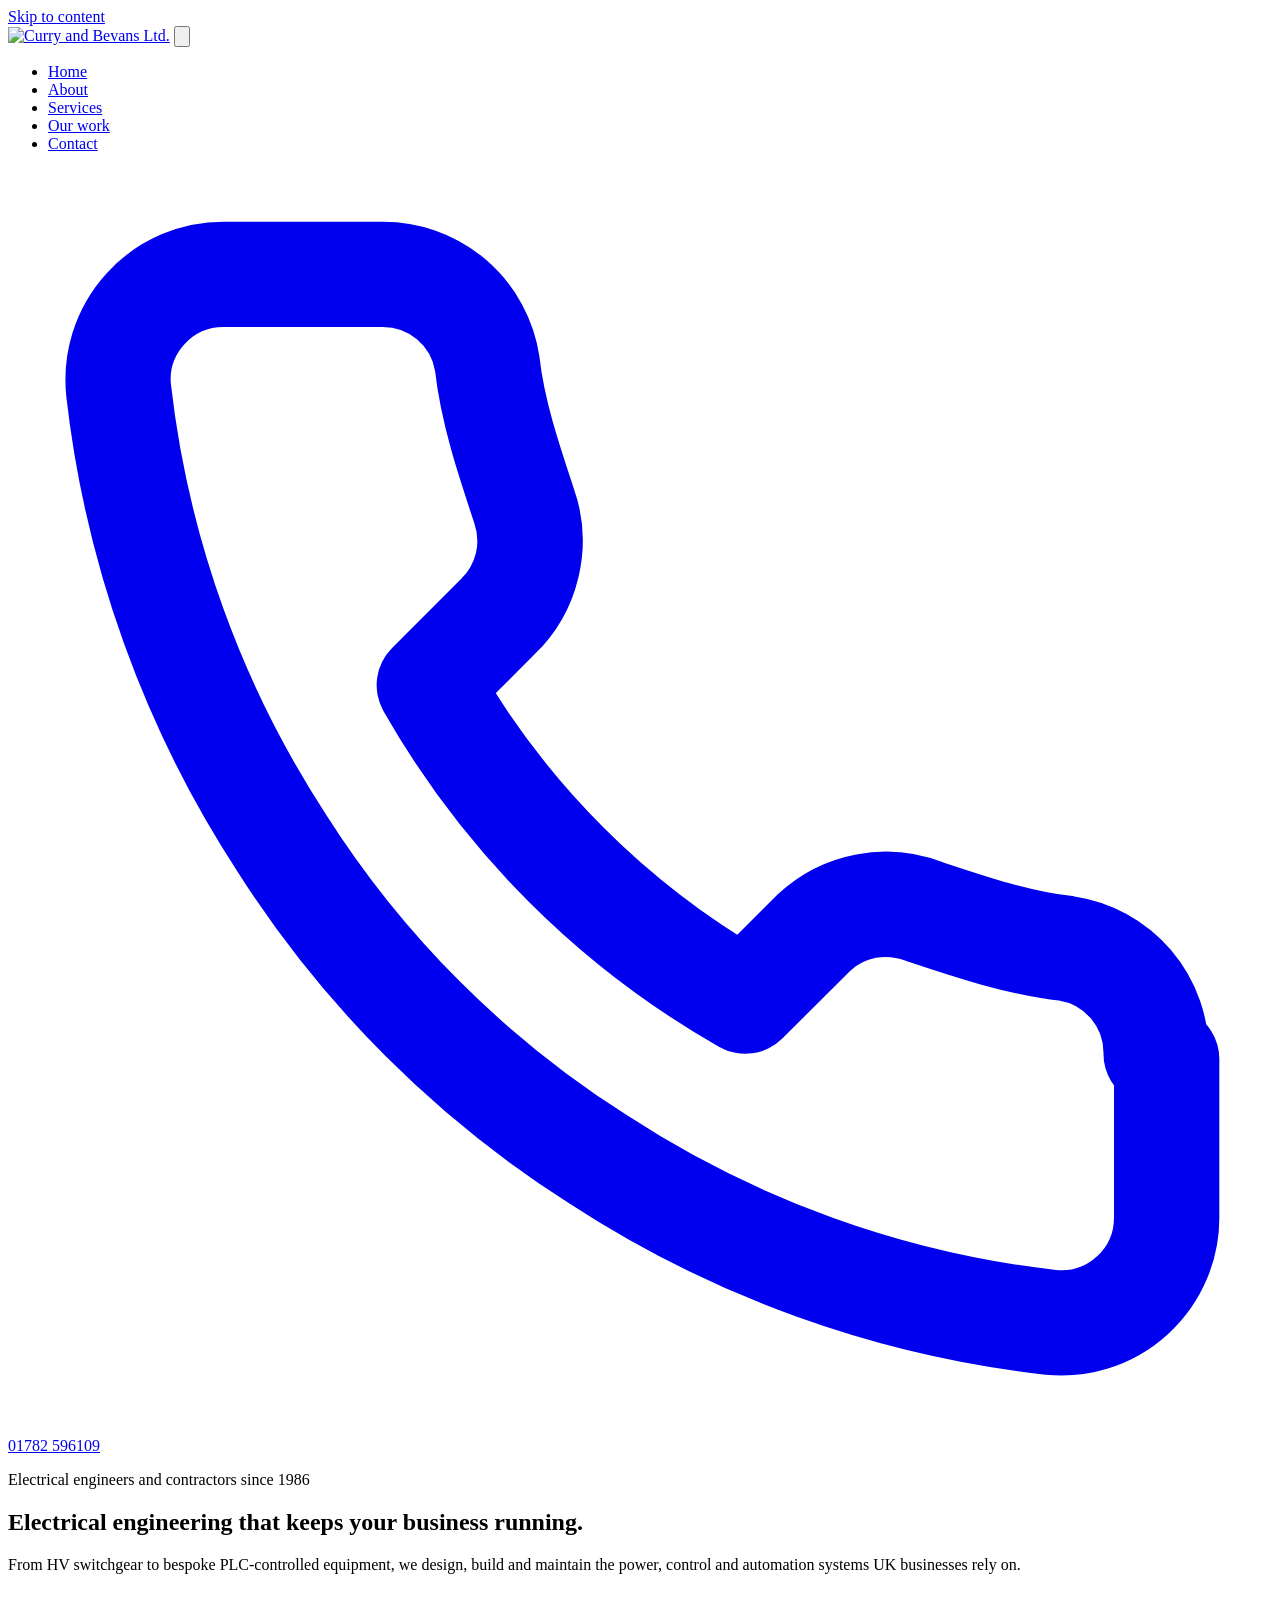
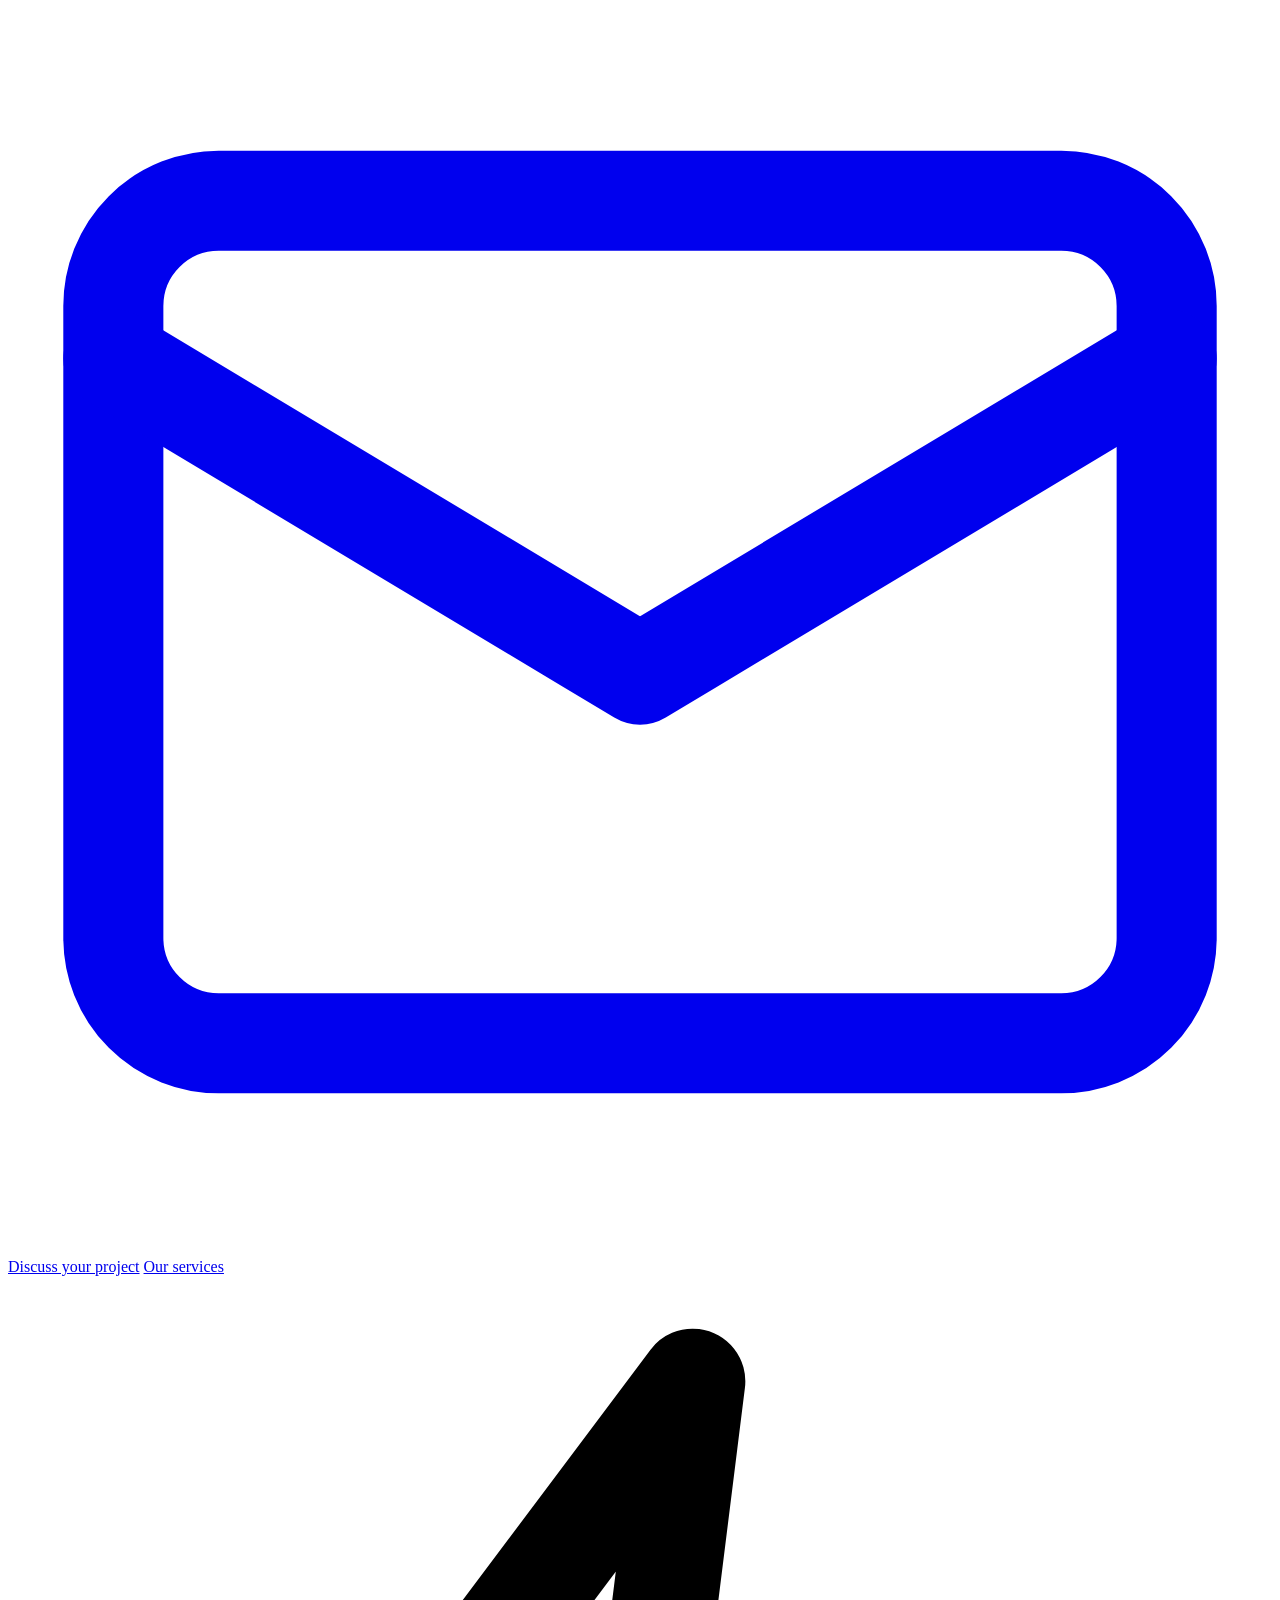
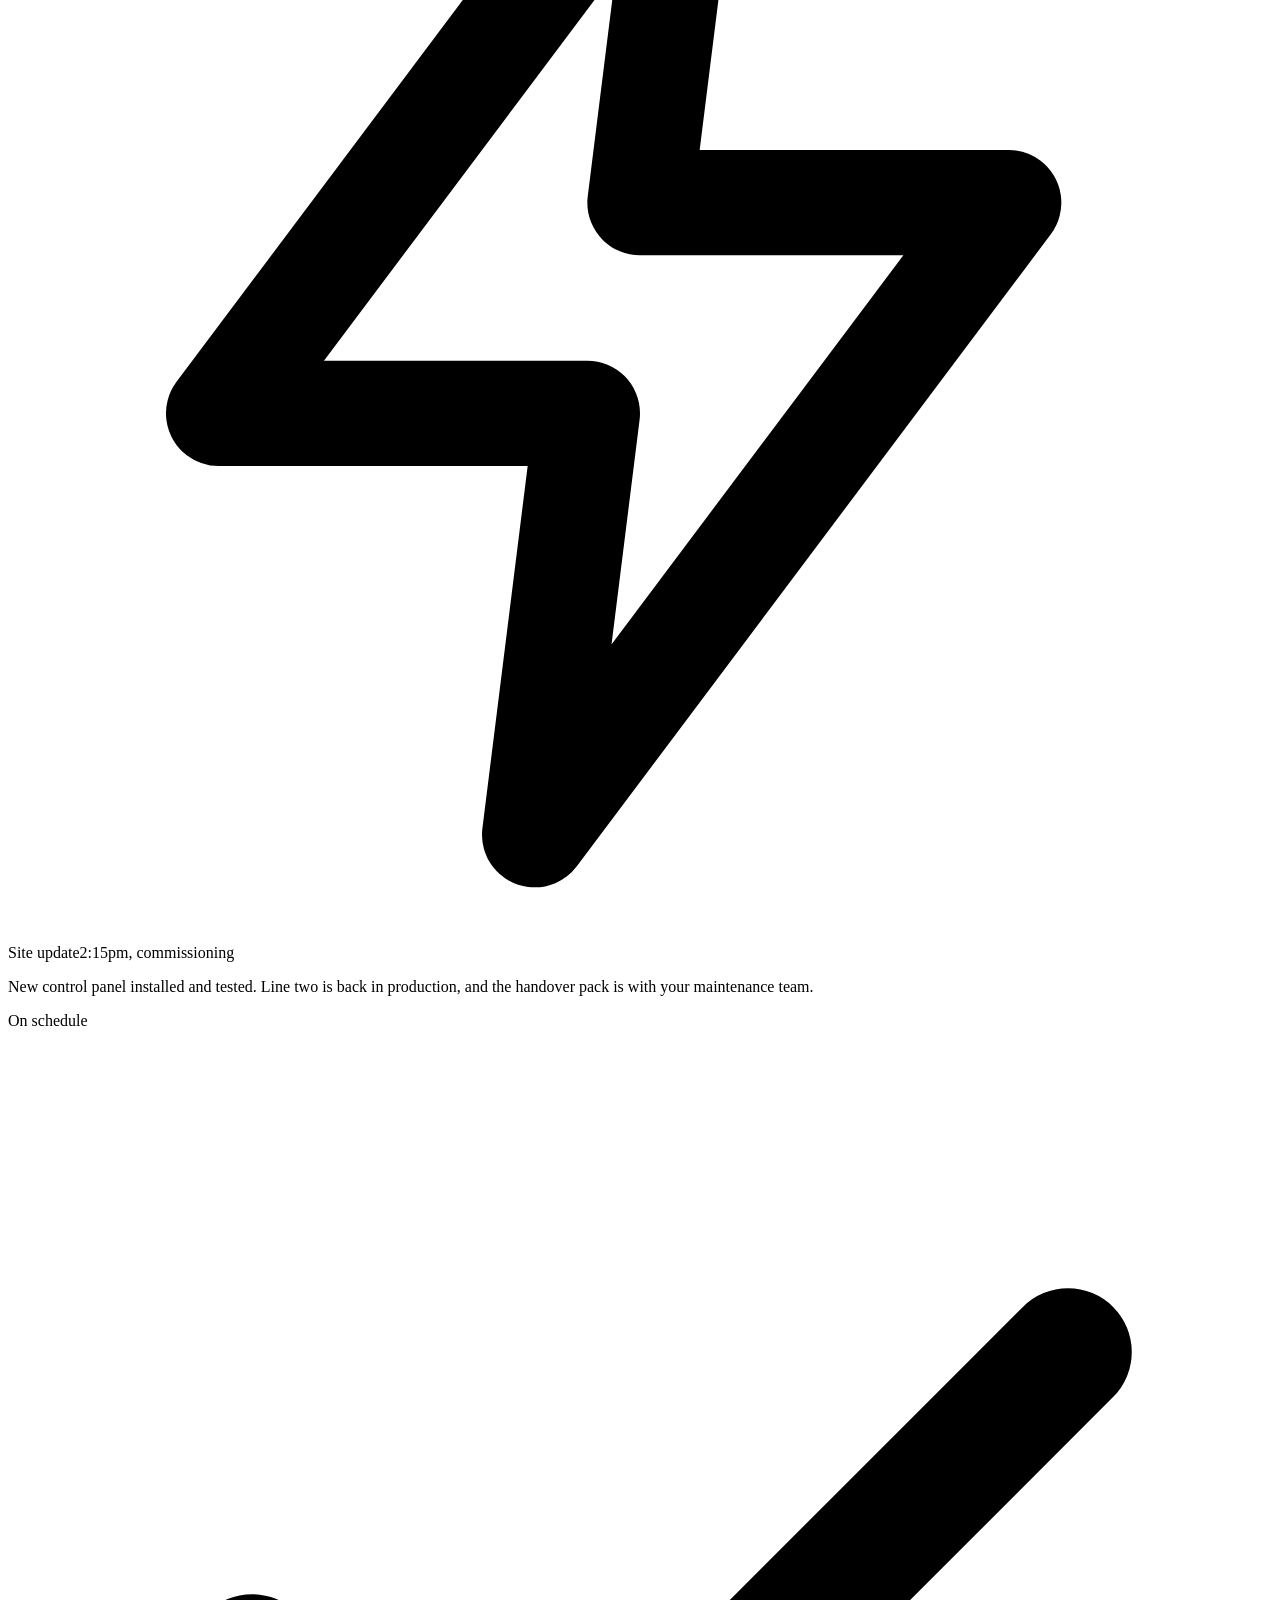
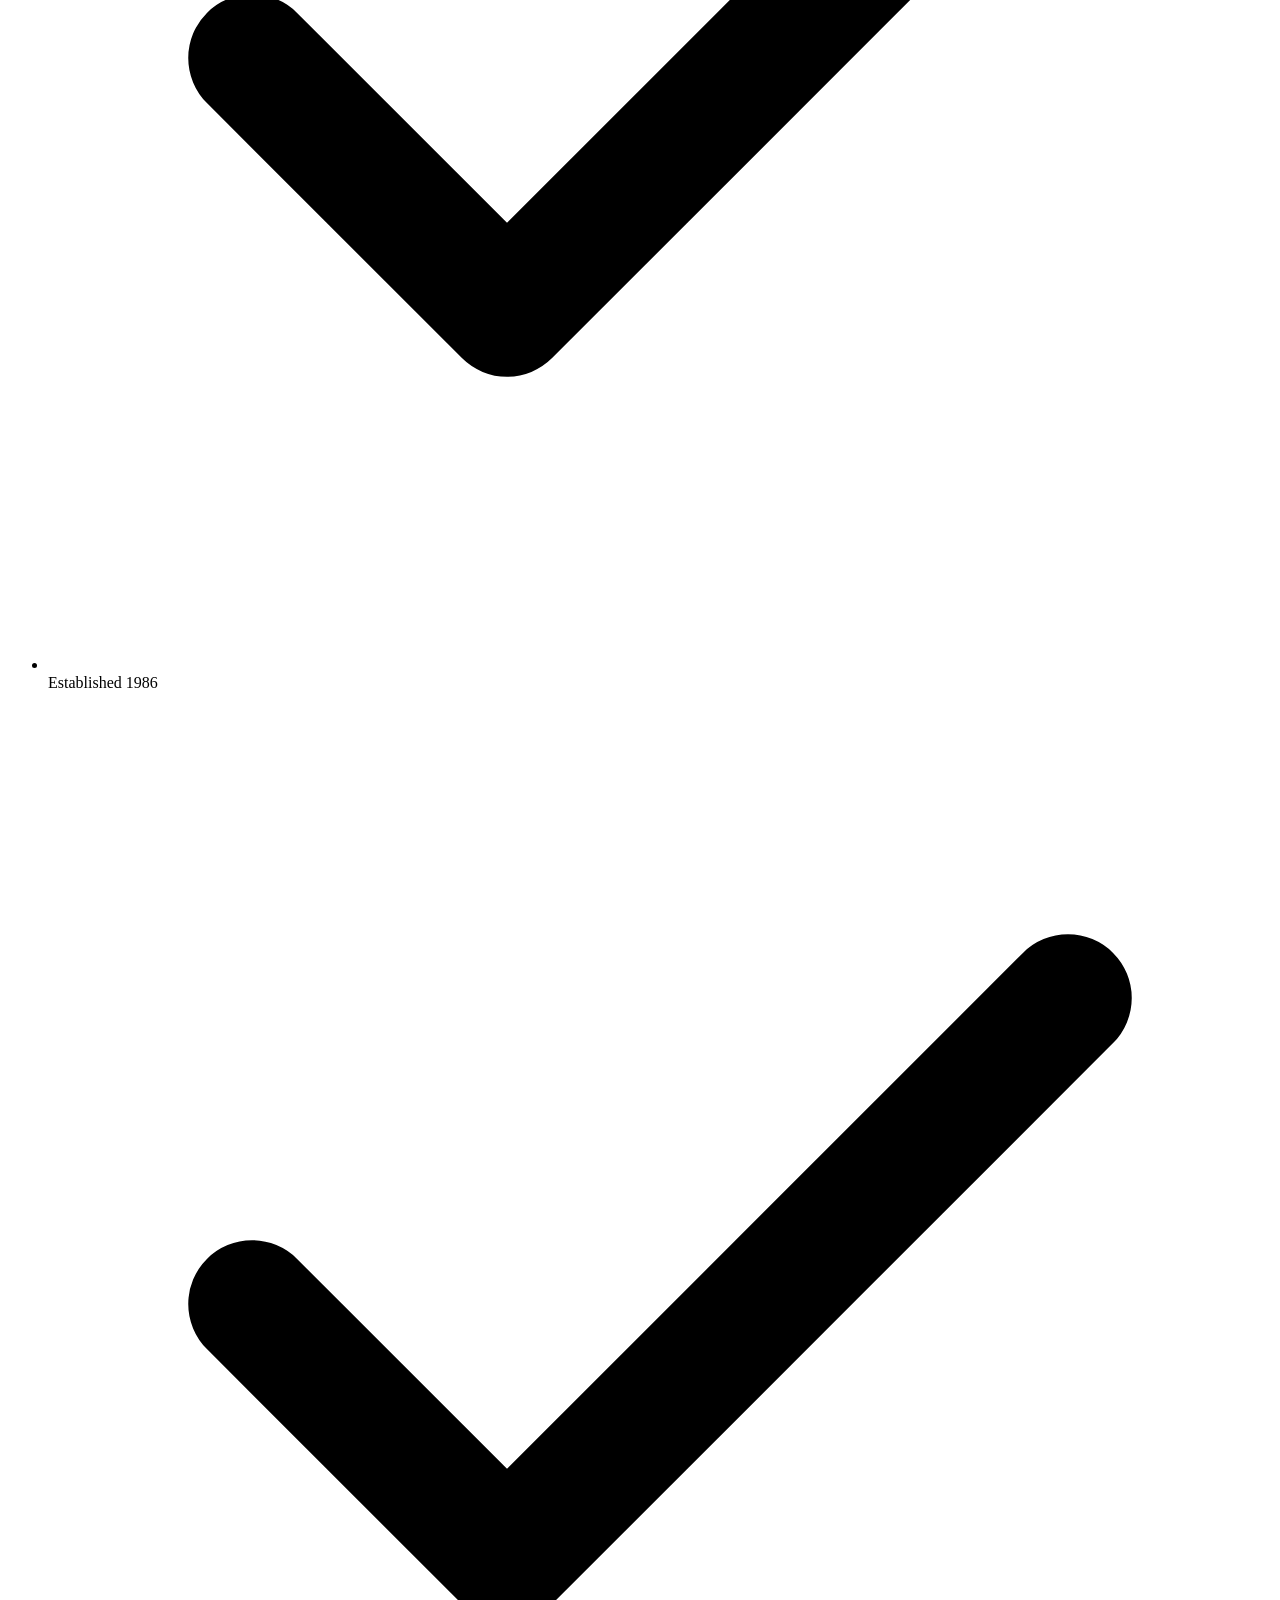
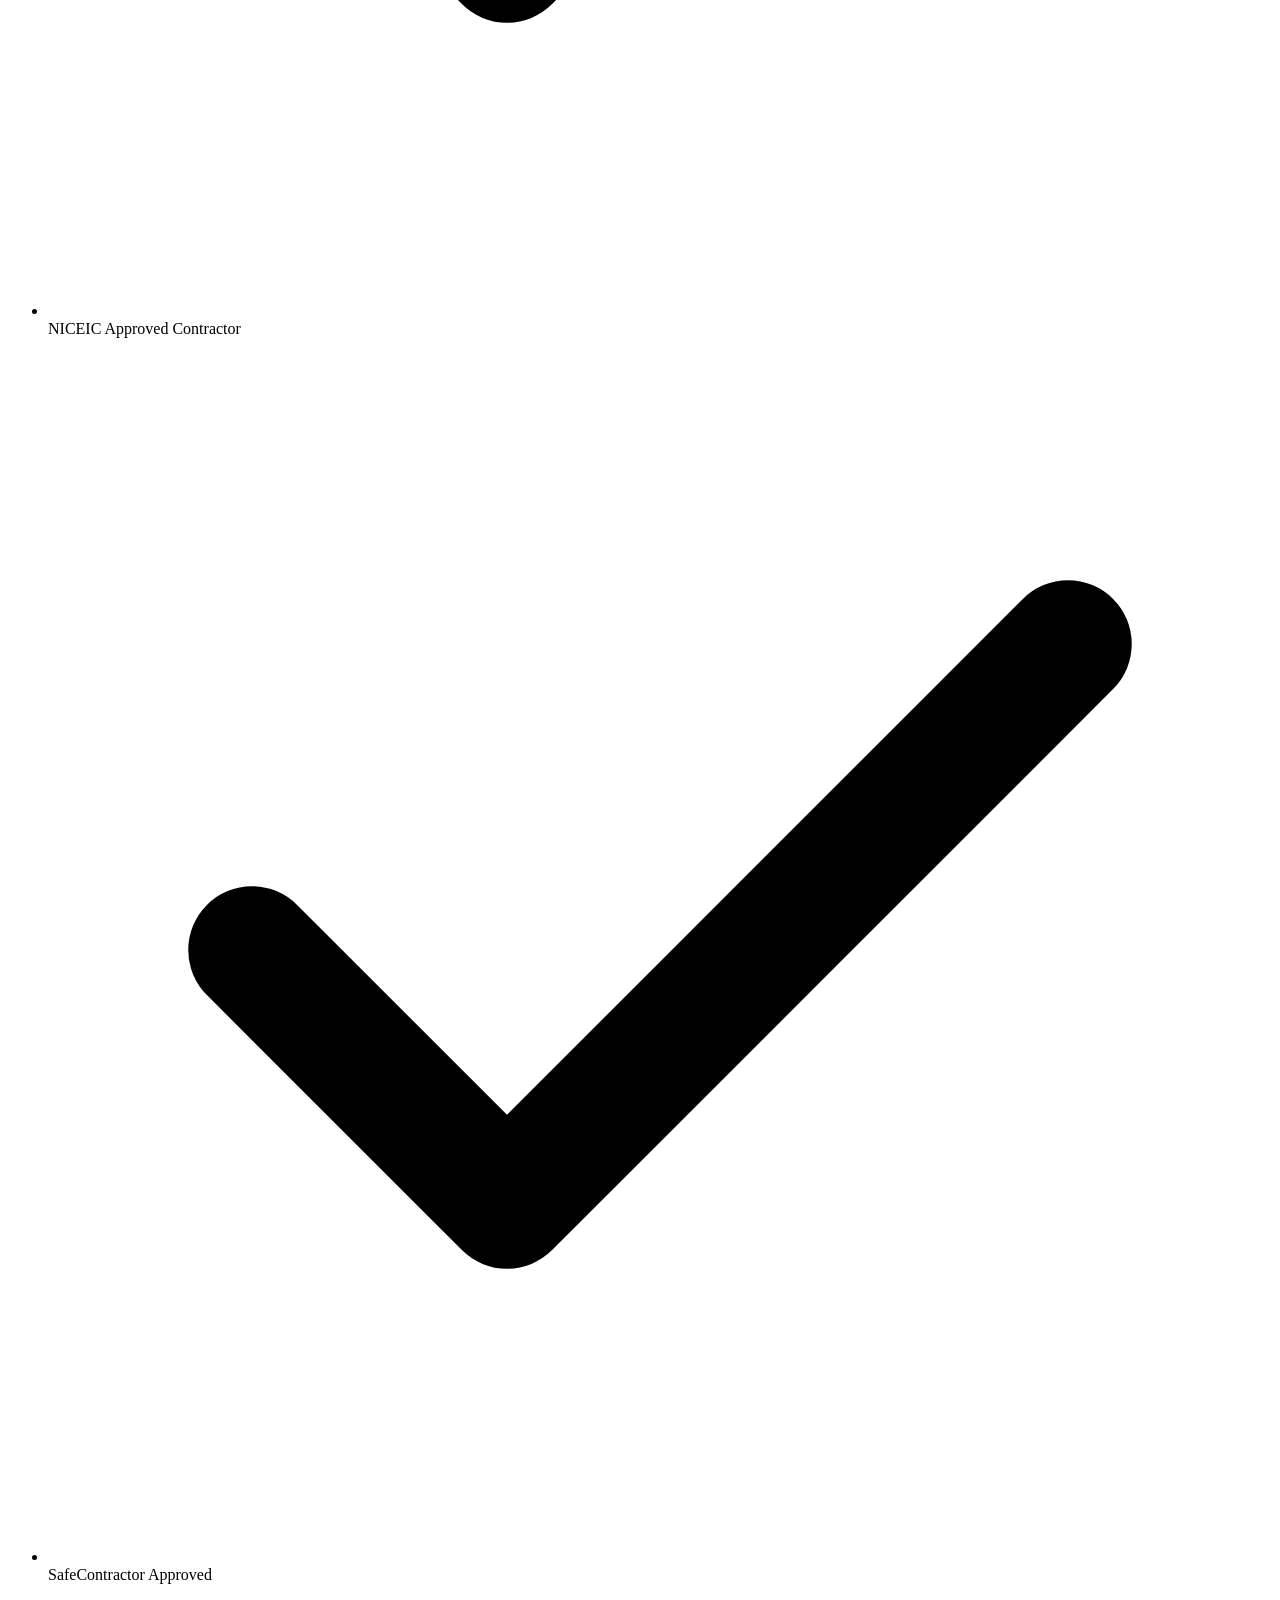
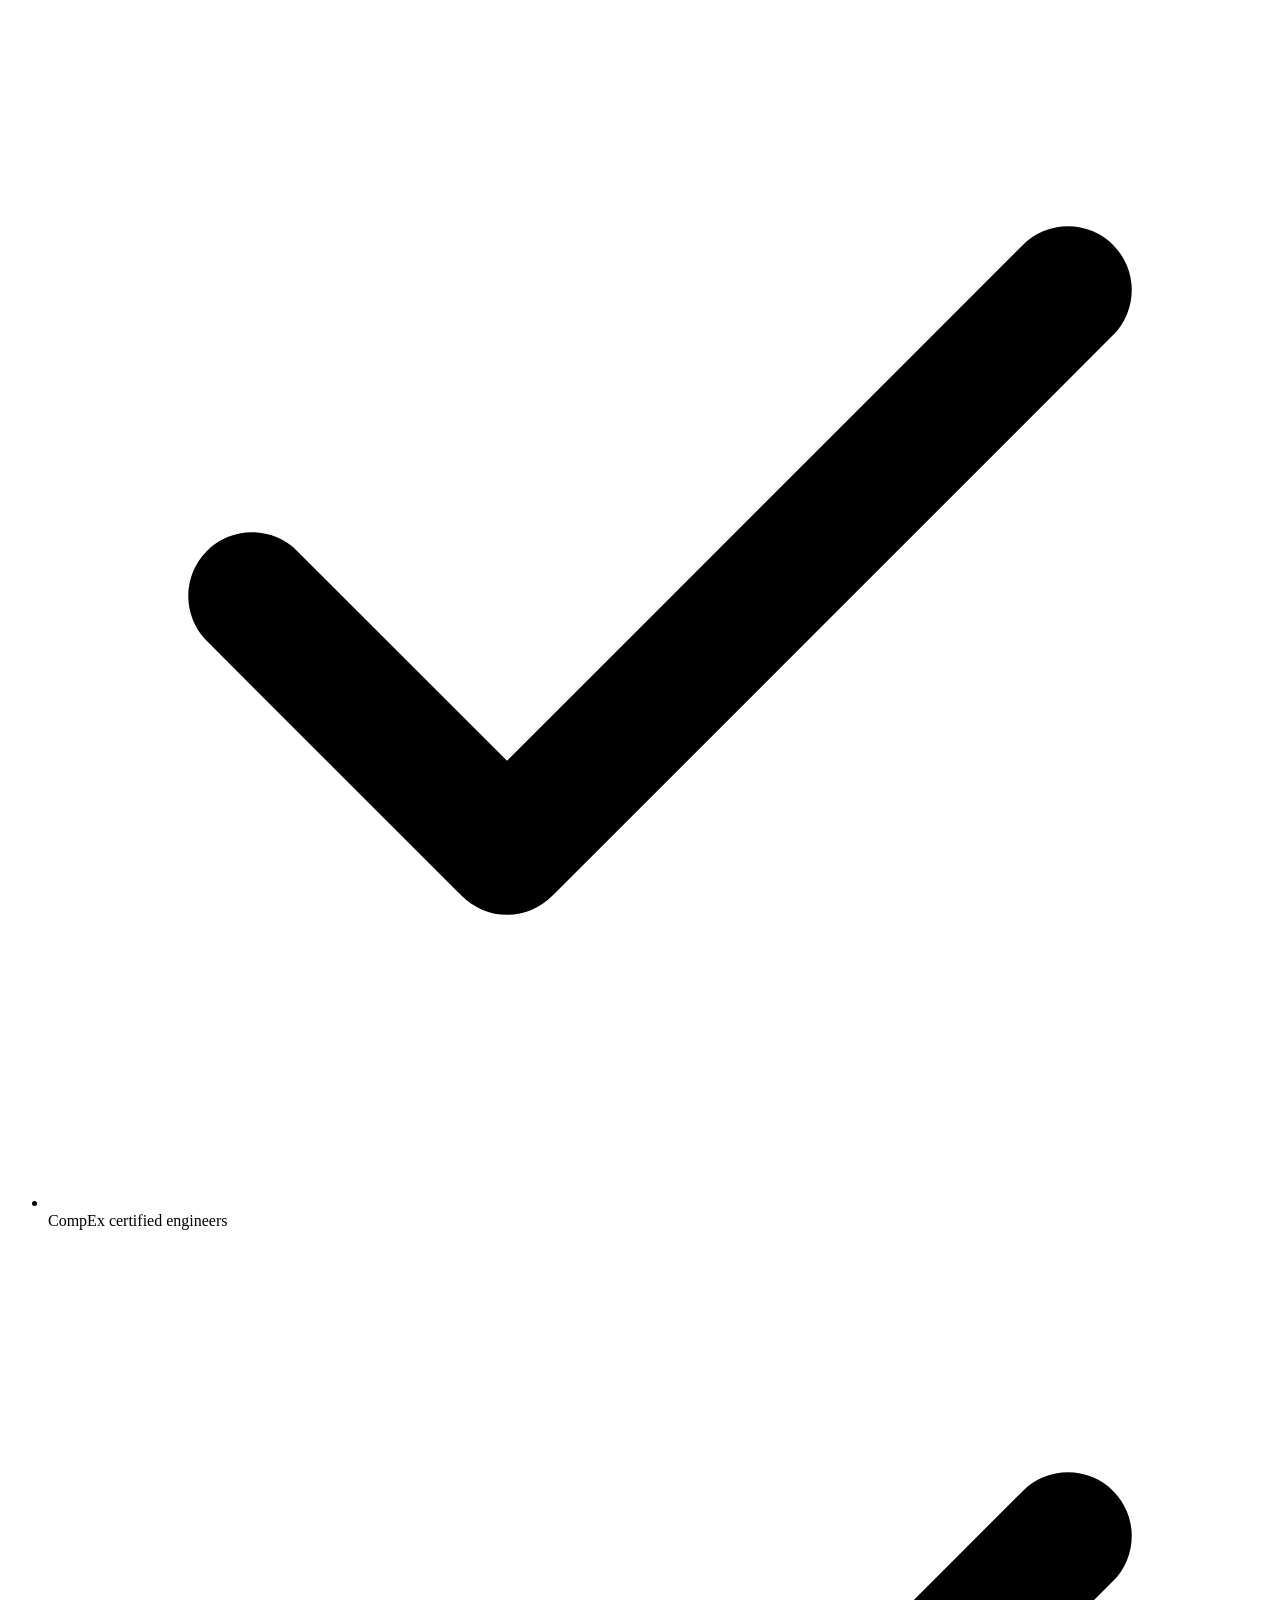
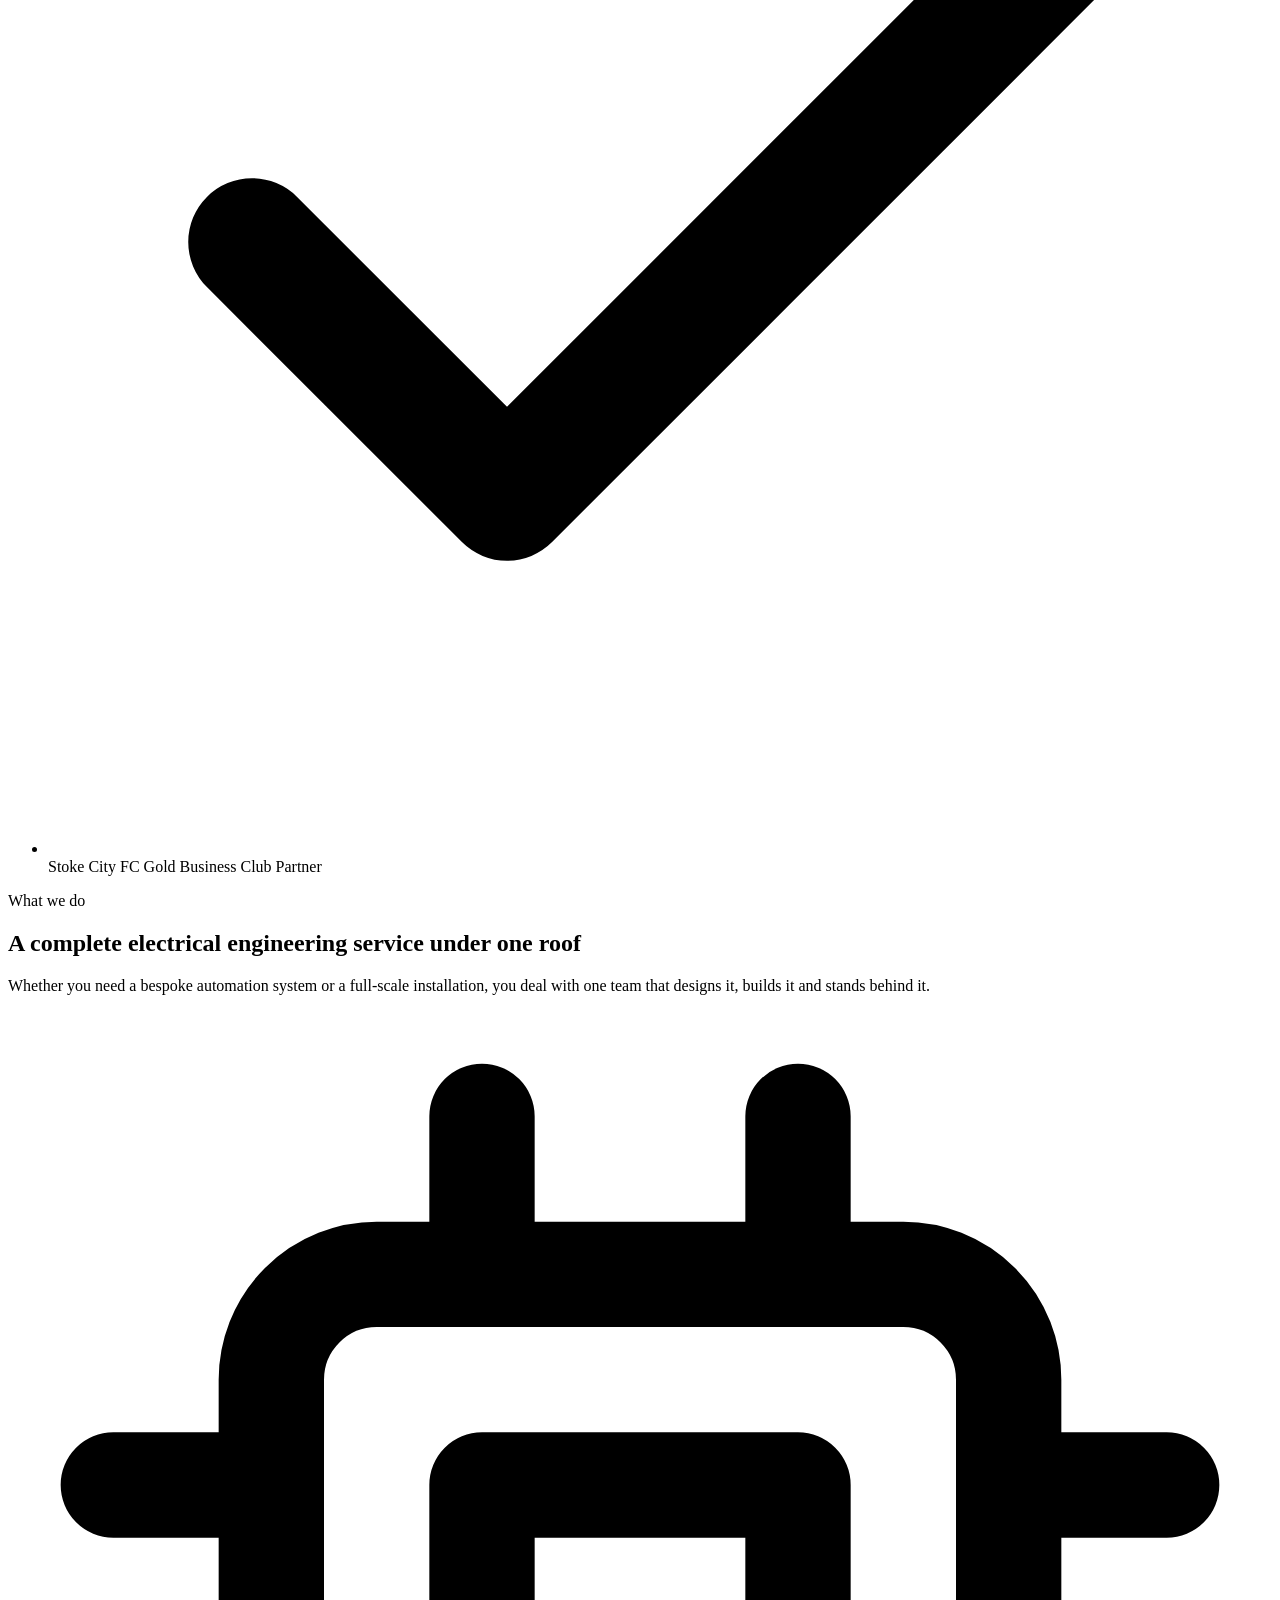
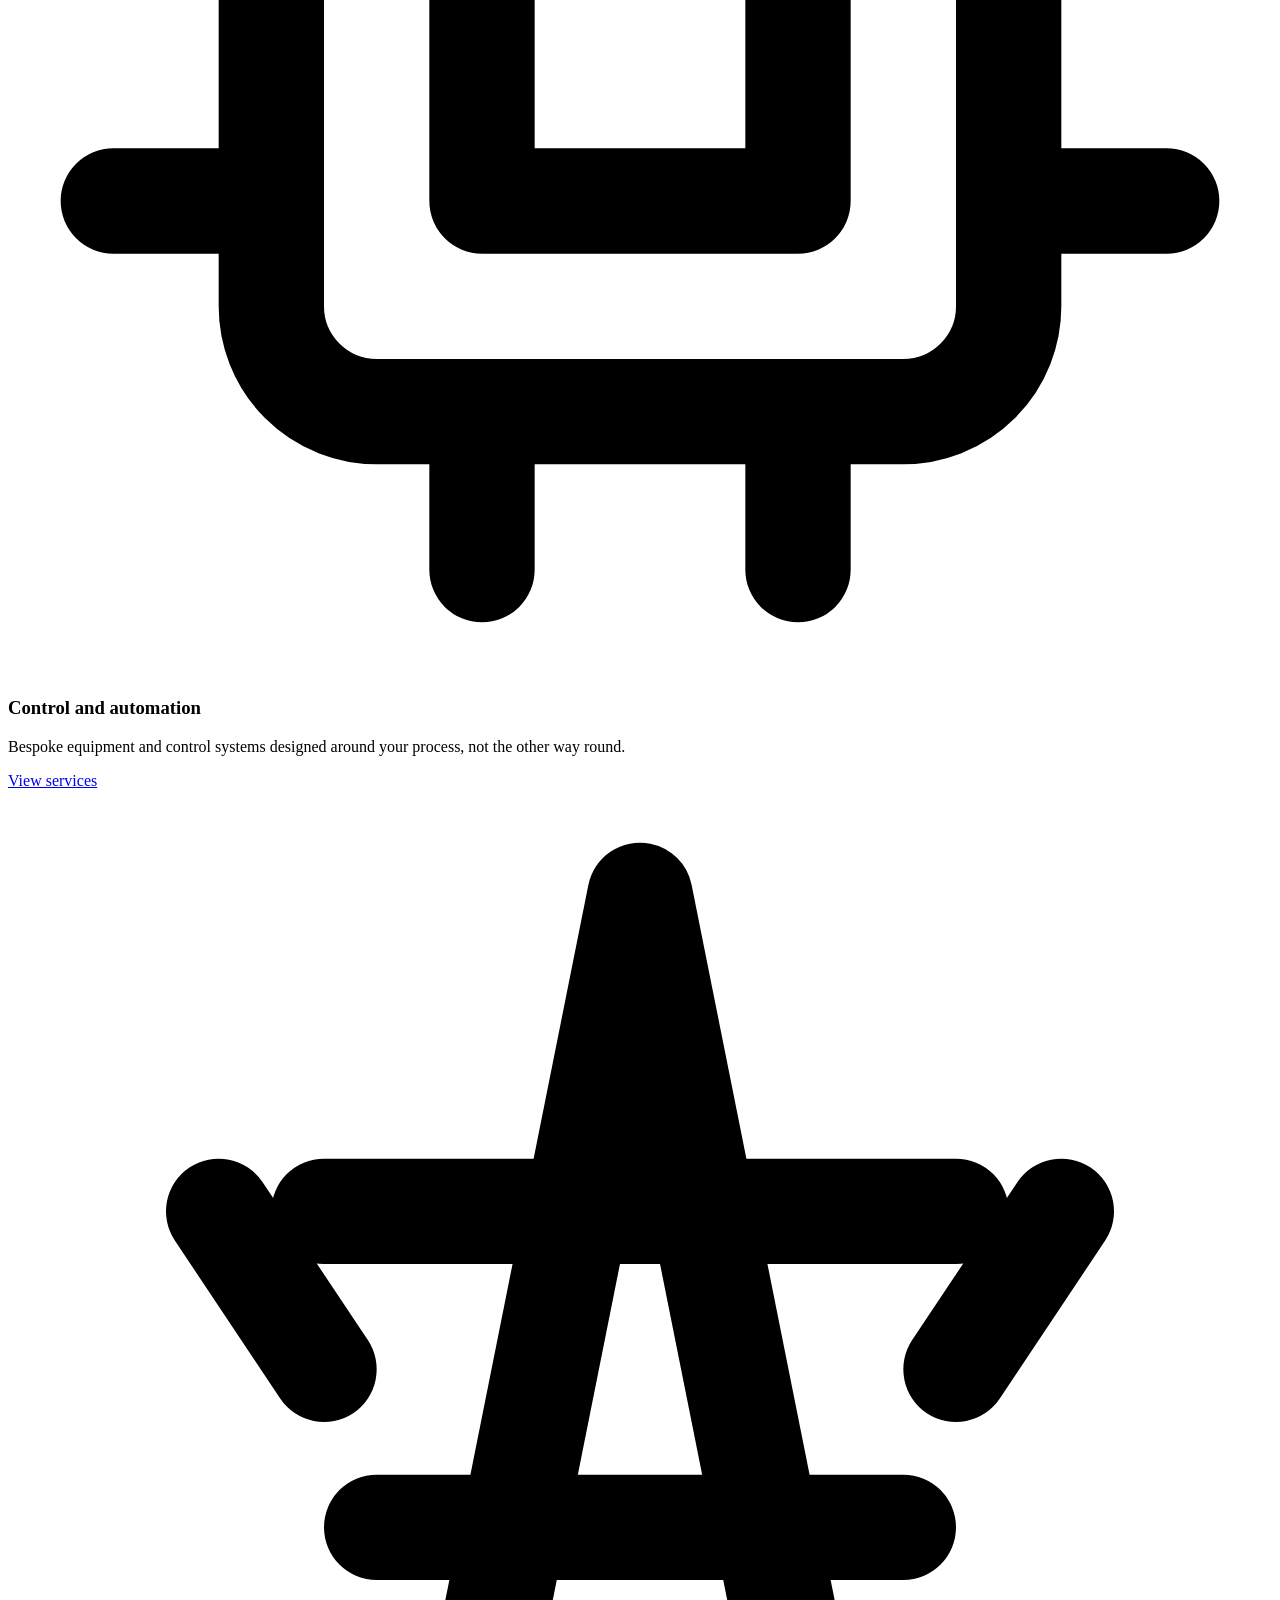
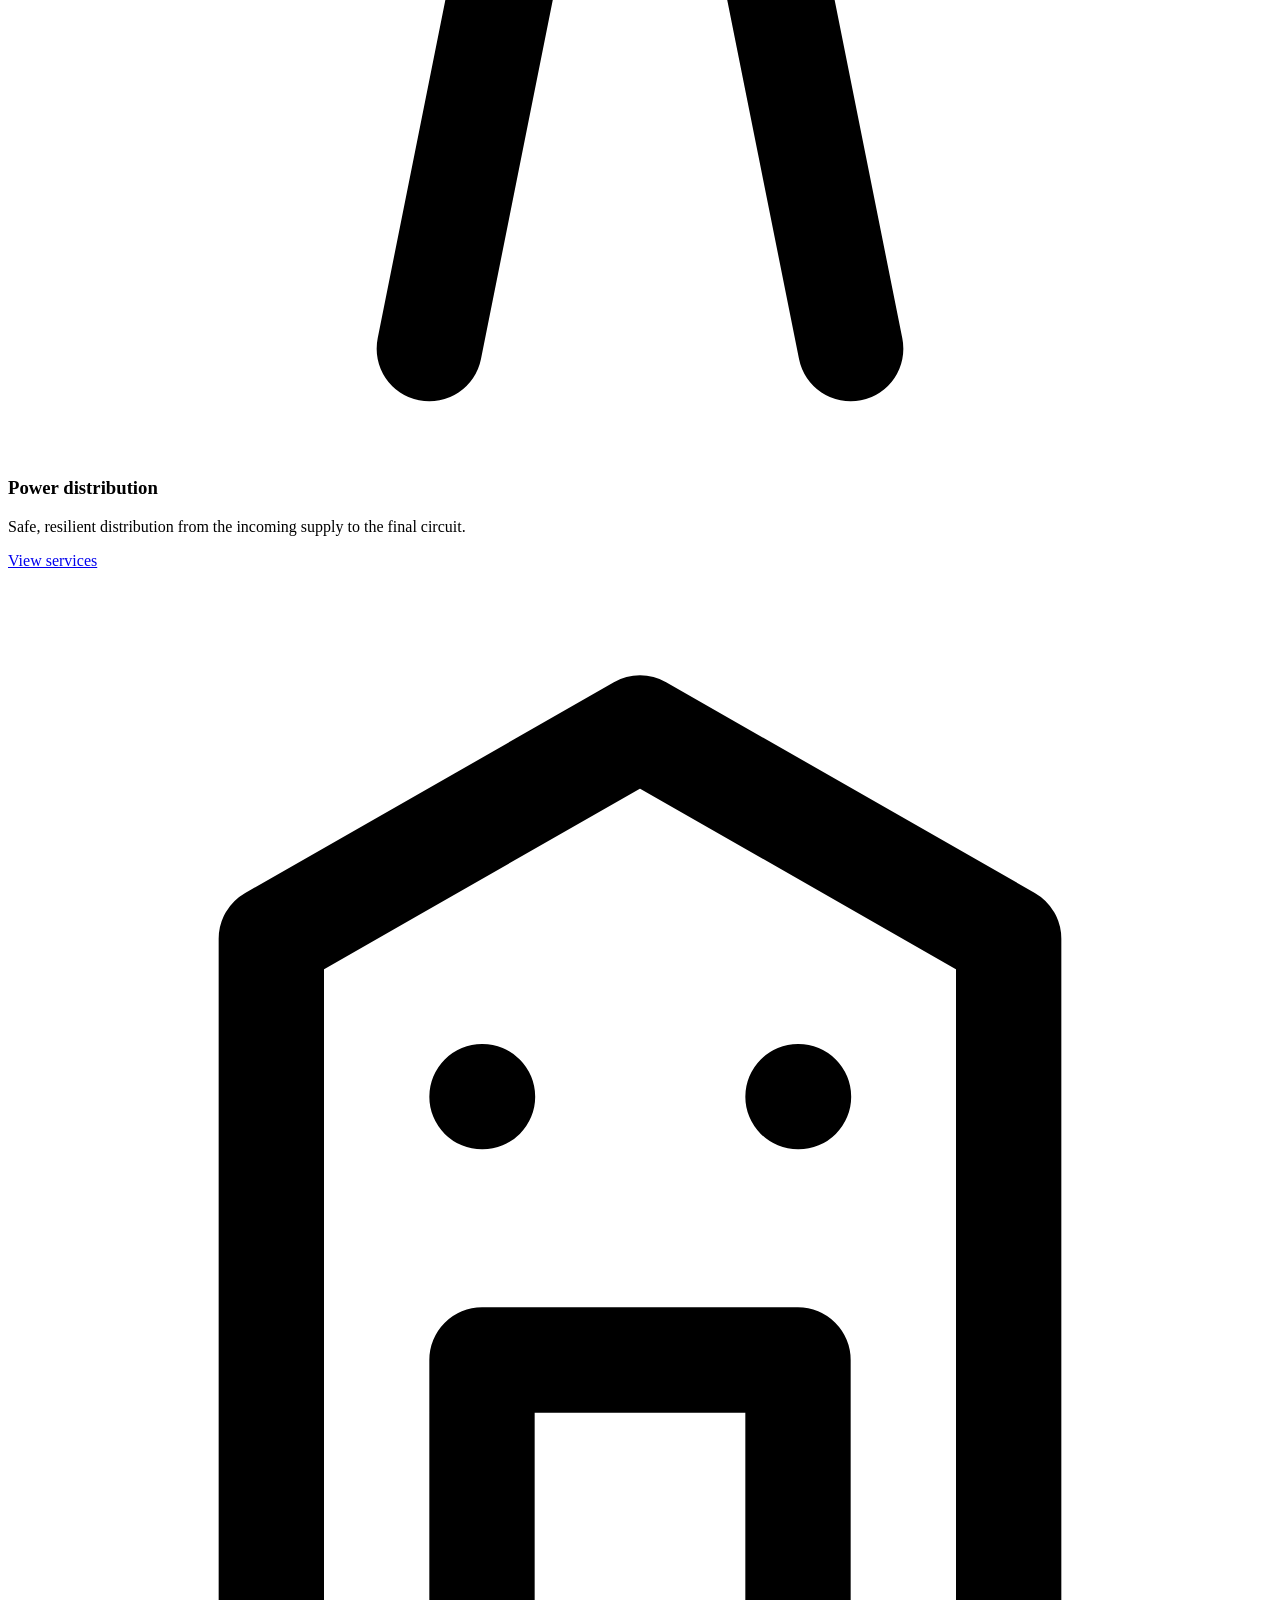
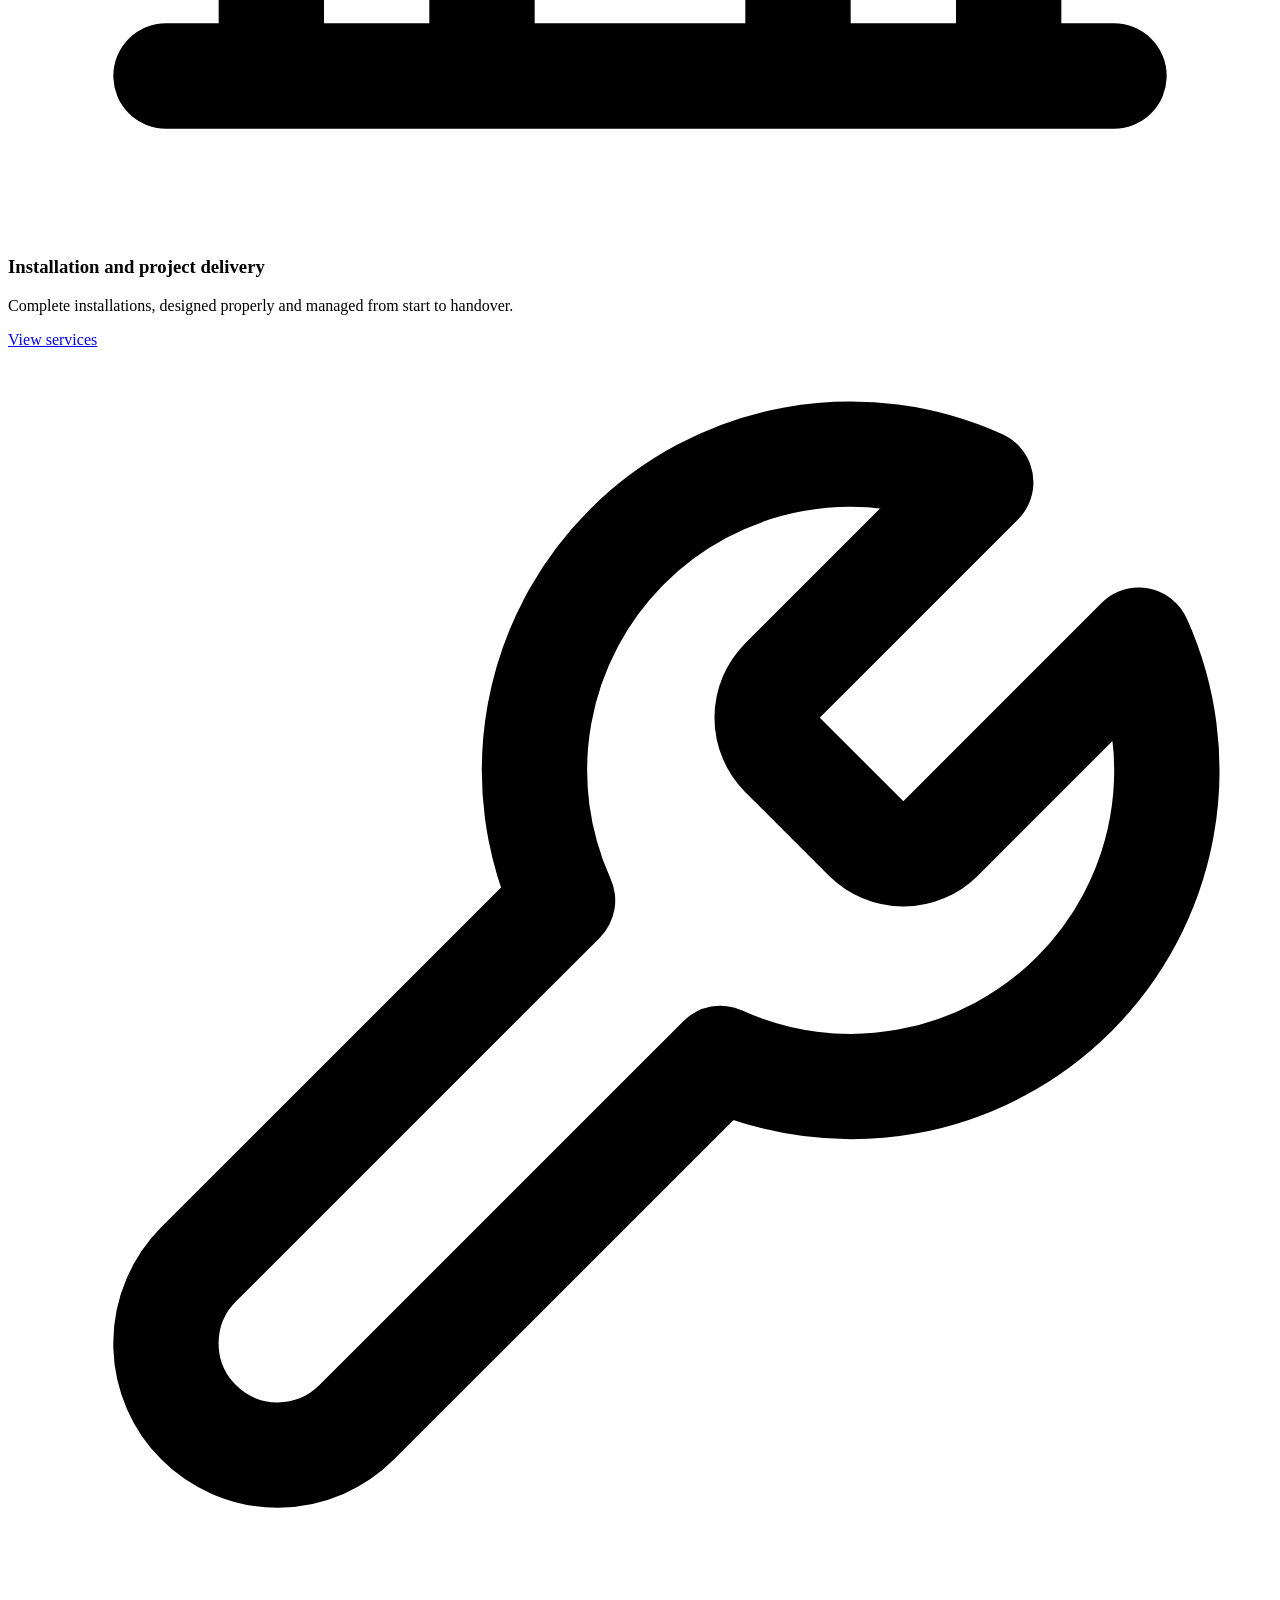
==== index.html @ ab227952 "Add files via upload" ====
<!DOCTYPE html>
<html lang="en-GB">
<head>
<meta charset="utf-8">
<meta name="viewport" content="width=device-width, initial-scale=1">
<title>Curry and Bevans Ltd. | Electrical Engineers and Contractors since 1986</title>
<meta name="description" content="Family-run UK electrical engineers since 1986. HV and LV distribution, control panels, PLC and SCADA, installations, maintenance and service plans.">
<link rel="canonical" href="https://www.curryandbevans.com/">
<meta property="og:title" content="Curry and Bevans Ltd. | Electrical Engineers and Contractors since 1986">
<meta property="og:description" content="Family-run UK electrical engineers since 1986. HV and LV distribution, control panels, PLC and SCADA, installations, maintenance and service plans.">
<meta property="og:type" content="website">
<meta property="og:image" content="https://www.curryandbevans.com/images/logo-badge.png">
<meta name="theme-color" content="#2B2E61">
<link rel="icon" type="image/png" href="images/favicon.png">
<link rel="apple-touch-icon" href="images/apple-touch-icon.png">
<link rel="stylesheet" href="css/style.css">
</head>
<body>
<a class="skip-link" href="#main">Skip to content</a>
<header class="site-header">
  <div class="wrap">
    <a class="brand" href="index.html"><img src="images/logo-wordmark.png" alt="Curry and Bevans Ltd." width="488" height="180"></a>
    <button class="nav-toggle" type="button" aria-expanded="false" aria-controls="site-nav" aria-label="Open menu"><svg viewBox="0 0 24 24" fill="none" stroke="currentColor" stroke-width="2" stroke-linecap="round" aria-hidden="true"><line x1="3" y1="6" x2="21" y2="6"/><line x1="3" y1="12" x2="21" y2="12"/><line x1="3" y1="18" x2="21" y2="18"/></svg></button>
    <nav class="site-nav" id="site-nav" aria-label="Main"><ul><li><a href="index.html" aria-current="page">Home</a></li><li><a href="about.html">About</a></li><li><a href="services.html">Services</a></li><li><a href="our-work.html">Our work</a></li><li><a href="contact.html">Contact</a></li></ul></nav>
    <a class="btn btn--primary header-cta" href="tel:+441782596109"><svg viewBox="0 0 24 24" fill="none" stroke="currentColor" stroke-width="2" stroke-linecap="round" stroke-linejoin="round" aria-hidden="true"><path d="M22 16.9v3a2 2 0 0 1-2.2 2 19.8 19.8 0 0 1-8.6-3.1 19.5 19.5 0 0 1-6-6A19.8 19.8 0 0 1 2.1 4.2 2 2 0 0 1 4.1 2h3a2 2 0 0 1 2 1.7c.1.9.4 1.8.7 2.7a2 2 0 0 1-.5 2.1L8 9.8a16 16 0 0 0 6 6l1.3-1.3a2 2 0 0 1 2.1-.4c.9.3 1.8.6 2.7.7a2 2 0 0 1 1.7 2z"/></svg> 01782 596109</a>
  </div>
</header>
<main id="main">

<section class="hero"><div class="wrap">
  <div>
    <p class="eyebrow">Electrical engineers and contractors since 1986</p>
    <h1>Electrical engineering that keeps your business running.</h1>
    <p class="lede">From HV switchgear to bespoke PLC-controlled equipment, we design, build and maintain the power, control and automation systems UK businesses rely on.</p>
    <div class="btn-row">
      <a class="btn btn--primary" href="mailto:info@curryandbevans.com?subject=Project%20enquiry&body=Hello%20Curry%20and%20Bevans%20Ltd.%2C%0A%0ASite%20location%3A%0AWhat%20we%20need%20%28installation%2C%20upgrade%2C%20maintenance%2C%20breakdown%2C%20other%29%3A%0ATimescales%3A%0ABest%20contact%20number%3A%0A%0AThanks%2C%0A"><svg viewBox="0 0 24 24" fill="none" stroke="currentColor" stroke-width="1.9" stroke-linecap="round" stroke-linejoin="round" aria-hidden="true"><rect x="2" y="4" width="20" height="16" rx="2"/><path d="m22 7-10 6L2 7"/></svg> Discuss your project</a>
      <a class="btn btn--ghost" href="services.html">Our services</a>
    </div>
  </div>
  <div class="hero-visual">
    <div class="hero-photo"><img src="images/hero.jpg" alt="Curry and Bevans Ltd. branded van" onerror="this.remove()"></div>
    <div class="update-card">
      <div class="update-card__head">
        <span class="update-card__avatar"><svg viewBox="0 0 24 24" fill="none" stroke="currentColor" stroke-width="2" stroke-linecap="round" stroke-linejoin="round" aria-hidden="true"><path d="M13 2 4 14h7l-1 8 9-12h-7z"/></svg></span>
        <span><span class="update-card__meta">Site update</span><span class="update-card__time">2:15pm, commissioning</span></span>
      </div>
      <p>New control panel installed and tested. Line two is back in production, and the handover pack is with your maintenance team.</p>
      <span class="update-card__status">On schedule</span>
    </div>
  </div>
</div></section>

<div class="trust"><div class="wrap"><ul><li><svg viewBox="0 0 24 24" fill="none" stroke="currentColor" stroke-width="2.5" stroke-linecap="round" stroke-linejoin="round" aria-hidden="true"><polyline points="20 6 9 17 4 12"/></svg> Established 1986</li><li><svg viewBox="0 0 24 24" fill="none" stroke="currentColor" stroke-width="2.5" stroke-linecap="round" stroke-linejoin="round" aria-hidden="true"><polyline points="20 6 9 17 4 12"/></svg> NICEIC Approved Contractor</li><li><svg viewBox="0 0 24 24" fill="none" stroke="currentColor" stroke-width="2.5" stroke-linecap="round" stroke-linejoin="round" aria-hidden="true"><polyline points="20 6 9 17 4 12"/></svg> SafeContractor Approved</li><li><svg viewBox="0 0 24 24" fill="none" stroke="currentColor" stroke-width="2.5" stroke-linecap="round" stroke-linejoin="round" aria-hidden="true"><polyline points="20 6 9 17 4 12"/></svg> CompEx certified engineers</li><li><svg viewBox="0 0 24 24" fill="none" stroke="currentColor" stroke-width="2.5" stroke-linecap="round" stroke-linejoin="round" aria-hidden="true"><polyline points="20 6 9 17 4 12"/></svg> Stoke City FC Gold Business Club Partner</li></ul></div></div>

<section class="section"><div class="wrap">
  <div class="section-head is-centred reveal">
    <p class="eyebrow">What we do</p>
    <h2>A complete electrical engineering service under one roof</h2>
    <p class="lede">Whether you need a bespoke automation system or a full-scale installation, you deal with one team that designs it, builds it and stands behind it.</p>
  </div>
  <div class="grid grid--3"><div class="card reveal">
  <div class="card__icon"><svg viewBox="0 0 24 24" fill="none" stroke="currentColor" stroke-width="2" stroke-linecap="round" stroke-linejoin="round" aria-hidden="true"><rect x="5" y="5" width="14" height="14" rx="2"/><rect x="9" y="9" width="6" height="6"/><path d="M9 2v3M15 2v3M9 19v3M15 19v3M2 9h3M2 15h3M19 9h3M19 15h3"/></svg></div>
  <h3>Control and automation</h3>
  <p>Bespoke equipment and control systems designed around your process, not the other way round.</p>
  <a class="more" href="services.html#control">View services</a>
</div><div class="card reveal">
  <div class="card__icon"><svg viewBox="0 0 24 24" fill="none" stroke="currentColor" stroke-width="2" stroke-linecap="round" stroke-linejoin="round" aria-hidden="true"><path d="M8 22 12 2l4 20M6 8h12M7 14h10M4 8l2 3M20 8l-2 3"/></svg></div>
  <h3>Power distribution</h3>
  <p>Safe, resilient distribution from the incoming supply to the final circuit.</p>
  <a class="more" href="services.html#power">View services</a>
</div><div class="card reveal">
  <div class="card__icon"><svg viewBox="0 0 24 24" fill="none" stroke="currentColor" stroke-width="2" stroke-linecap="round" stroke-linejoin="round" aria-hidden="true"><path d="M3 21h18M5 21V7l7-4 7 4v14M9 21v-6h6v6M9 10h.01M15 10h.01"/></svg></div>
  <h3>Installation and project delivery</h3>
  <p>Complete installations, designed properly and managed from start to handover.</p>
  <a class="more" href="services.html#install">View services</a>
</div><div class="card reveal">
  <div class="card__icon"><svg viewBox="0 0 24 24" fill="none" stroke="currentColor" stroke-width="2" stroke-linecap="round" stroke-linejoin="round" aria-hidden="true"><path d="M14.7 6.3a1 1 0 0 0 0 1.4l1.6 1.6a1 1 0 0 0 1.4 0l3.77-3.77a6 6 0 0 1-7.94 7.94l-6.91 6.91a2.12 2.12 0 0 1-3-3l6.91-6.91a6 6 0 0 1 7.94-7.94l-3.76 3.76z"/></svg></div>
  <h3>Maintenance and support</h3>
  <p>Keep your systems safe, compliant and running, with support you can plan for.</p>
  <a class="more" href="services.html#maintenance">View services</a>
</div><div class="card reveal">
  <div class="card__icon"><svg viewBox="0 0 24 24" fill="none" stroke="currentColor" stroke-width="2" stroke-linecap="round" stroke-linejoin="round" aria-hidden="true"><rect x="9" y="2" width="6" height="5" rx="1"/><rect x="2" y="17" width="6" height="5" rx="1"/><rect x="16" y="17" width="6" height="5" rx="1"/><path d="M12 7v5M5 17v-2h14v2M12 12v3"/></svg></div>
  <h3>Data and energy</h3>
  <p>The infrastructure and expertise behind a connected, efficient site.</p>
  <a class="more" href="services.html#data">View services</a>
</div><div class="card reveal">
  <div class="card__icon"><svg viewBox="0 0 24 24" fill="none" stroke="currentColor" stroke-width="2" stroke-linecap="round" stroke-linejoin="round" aria-hidden="true"><path d="M21 12a8 8 0 0 1-11.6 7.1L3 21l1.9-6.4A8 8 0 1 1 21 12z"/></svg></div>
  <h3>Something else?</h3>
  <p>These are our core services, and we offer many more. Tell us what you need and we'll tell you how we can help.</p>
  <a class="more" href="contact.html">Get in touch</a>
</div></div>
</div></section>

<section class="section section--tint"><div class="wrap"><div class="split">
  <div class="reveal">
    <p class="eyebrow">How we work</p>
    <h2>One team, from first survey to long-term support</h2>
    <ol class="timeline" style="margin-top:2rem"><li data-step="1"><h3>Survey and consultation</h3><p>We visit your site, understand your process and agree what success looks like.</p></li><li data-step="2"><h3>Design</h3><p>Our engineers design a solution that meets regulations and suits the way you work.</p></li><li data-step="3"><h3>Build and install</h3><p>Panels, equipment and installations delivered by our own experienced team.</p></li><li data-step="4"><h3>Test and commission</h3><p>Everything is tested, certified and proven before we hand it over.</p></li><li data-step="5"><h3>Support and optimise</h3><p>Training, maintenance and ongoing improvements keep it performing.</p></li></ol>
  </div>
  <div class="reveal"><div class="split__photo"><img src="images/how-we-work.jpg" alt="Curry and Bevans Ltd. company van" loading="lazy" onerror="this.remove()"></div></div>
</div></div></section>

<section class="section"><div class="wrap"><div class="split split--reverse">
  <div class="reveal">
    <p class="eyebrow">Since 1986</p>
    <h2>A family business that does things properly</h2>
    <p class="lede">We've grown from a family-run electrical firm into a trusted engineering partner, without losing the values we started with.</p>
    <p>Quality workmanship, honest advice and genuine care for every client. It's why so many of our clients have worked with us for years.</p>
    <div class="stats">
      <div class="stat"><strong>1986</strong><span>Established</span></div>
      <div class="stat"><strong>HV &amp; LV</strong><span>Power specialists</span></div>
      <div class="stat"><strong>PLC</strong><span>Control and automation</span></div>
      <div class="stat"><strong>UK</strong><span>Clients nationwide</span></div>
    </div>
    <div class="btn-row" style="margin-top:1.8rem"><a class="btn btn--ghost" href="about.html">Read our story</a></div>
  </div>
  <div class="reveal"><div class="split__photo split__photo--wide"><img src="images/about-story.jpg" alt="The Curry and Bevans Ltd. team at a darts event" loading="lazy" onerror="this.remove()"></div></div>
</div></div></section>

<section class="section section--tint"><div class="wrap">
  <div class="section-head reveal">
    <p class="eyebrow">Our work</p>
    <h2>Recent projects</h2>
    <p class="lede">A selection of the installations, control systems and maintenance programmes we've delivered.</p>
  </div>
  <div class="gallery"><article class="project reveal" data-sector="manufacturing">
  <div class="shot"><img src="images/work-1.jpg" alt="" loading="lazy" onerror="this.remove()"></div>
  <div class="project__body">
    <span class="tag">Manufacturing</span>
    <h3>Packaging line control upgrade</h3>
    <p>Obsolete relay logic replaced with a PLC-controlled system and a new operator screen, making changeovers quicker and faults easier to trace.</p>
    <p class="scope"><strong>Scope:</strong> Design, panel build, PLC programming, commissioning</p>
  </div>
</article><article class="project reveal" data-sector="commercial">
  <div class="shot"><img src="images/work-2.jpg" alt="" loading="lazy" onerror="this.remove()"></div>
  <div class="project__body">
    <span class="tag">Logistics</span>
    <h3>Distribution centre LV installation</h3>
    <p>New LV distribution, lighting and small power for a warehouse extension, delivered while the existing site stayed fully operational.</p>
    <p class="scope"><strong>Scope:</strong> Design, installation, inspection and testing</p>
  </div>
</article><article class="project reveal" data-sector="industrial">
  <div class="shot"><img src="images/work-3.jpg" alt="" loading="lazy" onerror="this.remove()"></div>
  <div class="project__body">
    <span class="tag">Industrial</span>
    <h3>Substation switchgear and transformer replacement</h3>
    <p>Ageing HV switchgear and transformer replaced during a planned shutdown, with switching and reinstatement carefully sequenced.</p>
    <p class="scope"><strong>Scope:</strong> HV switchgear, transformer, project management</p>
  </div>
</article></div>
  <div class="btn-row" style="margin-top:2rem"><a class="btn btn--ghost" href="our-work.html">View all projects</a></div>
</div></section>

<section class="section"><div class="wrap">
  <div class="section-head is-centred reveal">
    <p class="eyebrow">Sectors</p>
    <h2>Sectors we work in</h2>
  </div>
  <!-- PLACEHOLDER: confirm sector list with Curry and Bevans Ltd. -->
  <ul class="area-list reveal"><li>Manufacturing</li><li>Food and drink</li><li>Logistics and warehousing</li><li>Commercial property</li><li>Industrial estates</li><li>Utilities</li><li>Education</li><li>Public sector</li></ul>
</div></section>

<section class="section section--tint" id="accreditations"><div class="wrap">
  <div class="section-head is-centred reveal">
    <p class="eyebrow">Accreditations</p>
    <h2>Accredited, approved and properly qualified</h2>
    <p class="lede">Our work is backed by industry-recognised approvals, and our engineers hold the certifications your site demands.</p>
  </div>
  <ul class="accreds reveal"><li class="accred"><img src="images/accreditations/niceic-ukas.png" alt="NICEIC Approved Contractor, UKAS product certification" loading="lazy"></li><li class="accred"><img src="images/accreditations/safecontractor.png" alt="SafeContractor Approved" loading="lazy"></li><li class="accred"><img src="images/accreditations/18th-edition-bs6701.png" alt="18th Edition BS 7671 and BS 6701 compliant" loading="lazy"></li><li class="accred"><img src="images/accreditations/compex.png" alt="CompEx certified engineers" loading="lazy"></li><li class="accred"><img src="images/accreditations/ecs.png" alt="ECS, Electrotechnical Certification Scheme" loading="lazy"></li><li class="accred"><img src="images/accreditations/cscs.png" alt="CSCS, Construction Skills Certification Scheme" loading="lazy"></li><li class="accred"><img src="images/accreditations/city-and-guilds.png" alt="City and Guilds" loading="lazy"></li><li class="accred"><img src="images/accreditations/citb.png" alt="CITB" loading="lazy"></li><li class="accred"><img src="images/accreditations/iosh.png" alt="IOSH" loading="lazy"></li><li class="accred"><img src="images/accreditations/ipaf.png" alt="IPAF" loading="lazy"></li><li class="accred"><img src="images/accreditations/ukata.png" alt="UKATA, United Kingdom Asbestos Training Association" loading="lazy"></li><li class="accred"><img src="images/accreditations/avetta.png" alt="Avetta" loading="lazy"></li><li class="accred"><img src="images/accreditations/mpqc.png" alt="MPQC" loading="lazy"></li></ul>
</div></section>

<section class="section" id="stoke-city"><div class="wrap"><div class="split">
  <div class="reveal">
    <p class="eyebrow">Community partnership</p>
    <h2>Proud Gold Business Club Partner of Stoke City FC</h2>
    <p class="lede">As a Stoke-on-Trent business, we're proud to support our local club as a Gold Business Club Partner of Stoke City Football Club.</p>
    <p>Being part of the Stoke City FC Business Club connects us with businesses across Staffordshire and beyond, and it's one of the ways we give back to the community we've grown up in.</p>
  </div>
  <div class="reveal">
    <img class="partner-img" src="images/stoke-city-gold-business-club.jpg" alt="Curry and Bevans Ltd., Gold Business Club Partner of Stoke City FC" width="1400" height="788" loading="lazy">
  </div>
</div></div></section>

<section class="section section--tint"><div class="wrap">
  <div class="section-head is-centred reveal">
    <p class="eyebrow">Testimonials</p>
    <h2>What our clients say</h2>
    <p class="lede">Engineers and project managers who have worked with us over many years.</p>
  </div>
  <div class="grid grid--2"><figure class="quote-card reveal">
  <blockquote>I have worked with Curry and Bevans Ltd. over several years and they have provided the detailed design and installation on 11,000-volt and 400-volt installations, designed and constructed various complex control panels, and implemented the design and installation of certified hazardous area equipment. Their work has always been on time and within the quoted budget. Their post-installation support is exemplary.</blockquote>
  <figcaption><strong>Michael Foulds</strong><span>Senior Electrical Engineer</span></figcaption>
</figure><figure class="quote-card reveal">
  <blockquote>I have had the pleasure of working with Curry and Bevans Ltd., as electrical contractors, for a number of years on major projects and have found them to be timely, conscientious and professional at all times. I look forward to working alongside them for many more years to come.</blockquote>
  <figcaption><strong>Michael Morris IEng</strong><span>Group Project Engineer</span></figcaption>
</figure><figure class="quote-card reveal">
  <blockquote>I have worked with Curry and Bevans Ltd. for a number of years over several projects and have always been impressed with their quality of work. They are very easy to work with, reliable and will go the extra mile to ensure everything is completed to a high standard.</blockquote>
  <figcaption><strong>Patrick Bessex</strong><span>Senior Project Manager, M&amp;E</span></figcaption>
</figure><figure class="quote-card reveal">
  <blockquote>Curry and Bevans Ltd. have supported and collaborated with our company for many years, consistently demonstrating professionalism, reliability and dedication. With extensive technical and industrial expertise, the C&amp;B team is always readily available and willing to assist whenever needed. They have been key contractors in successfully delivering process, electrical, ATEX and other technical projects.</blockquote>
  <figcaption><strong>James Brough</strong><span>Head of Engineering and Projects, Maintenance and Site Services</span></figcaption>
</figure></div>
</div></section>
<section class="cta-band"><div class="wrap">
  <h2>Every project starts with a conversation</h2>
  <p>Tell us what you need, whether it's a new installation, an upgrade or a maintenance contract, and one of our engineers will get back to you.</p>
  <div class="btn-row">
    <a class="btn btn--light" href="mailto:info@curryandbevans.com?subject=Project%20enquiry&body=Hello%20Curry%20and%20Bevans%20Ltd.%2C%0A%0ASite%20location%3A%0AWhat%20we%20need%20%28installation%2C%20upgrade%2C%20maintenance%2C%20breakdown%2C%20other%29%3A%0ATimescales%3A%0ABest%20contact%20number%3A%0A%0AThanks%2C%0A"><svg viewBox="0 0 24 24" fill="none" stroke="currentColor" stroke-width="1.9" stroke-linecap="round" stroke-linejoin="round" aria-hidden="true"><rect x="2" y="4" width="20" height="16" rx="2"/><path d="m22 7-10 6L2 7"/></svg> Email your enquiry</a>
    <a class="btn btn--outline-light" href="tel:+441782596109"><svg viewBox="0 0 24 24" fill="none" stroke="currentColor" stroke-width="2" stroke-linecap="round" stroke-linejoin="round" aria-hidden="true"><path d="M22 16.9v3a2 2 0 0 1-2.2 2 19.8 19.8 0 0 1-8.6-3.1 19.5 19.5 0 0 1-6-6A19.8 19.8 0 0 1 2.1 4.2 2 2 0 0 1 4.1 2h3a2 2 0 0 1 2 1.7c.1.9.4 1.8.7 2.7a2 2 0 0 1-.5 2.1L8 9.8a16 16 0 0 0 6 6l1.3-1.3a2 2 0 0 1 2.1-.4c.9.3 1.8.6 2.7.7a2 2 0 0 1 1.7 2z"/></svg> Call 01782 596109</a>
  </div>
</div></section>
</main>
<footer class="site-footer">
  <div class="wrap">
    <div class="footer-grid">
      <div>
        <img class="footer-logo" src="images/logo-wordmark-white.png" alt="Curry and Bevans Ltd.">
        <p>Electrical engineers and contractors. Power distribution, control and automation for UK businesses since 1986.</p>
        <p class="footer-partner">Proud Gold Business Club Partner of Stoke City FC</p>
        <div class="footer-social">
          <a href="https://www.facebook.com/share/18KANjBvnG/" aria-label="Curry and Bevans Ltd. on Facebook" target="_blank" rel="noopener"><svg viewBox="0 0 24 24" fill="currentColor" aria-hidden="true"><path d="M24 12.07C24 5.4 18.63 0 12 0S0 5.4 0 12.07C0 18.1 4.39 23.1 10.13 24v-8.44H7.08v-3.49h3.05V9.41c0-3.02 1.79-4.69 4.53-4.69 1.31 0 2.68.24 2.68.24v2.97h-1.51c-1.49 0-1.96.93-1.96 1.89v2.25h3.33l-.53 3.49h-2.8V24C19.61 23.1 24 18.1 24 12.07"/></svg></a>
          <a href="https://www.instagram.com/curry_and_bevans_ltd/" aria-label="Curry and Bevans Ltd. on Instagram" target="_blank" rel="noopener"><svg viewBox="0 0 24 24" fill="currentColor" aria-hidden="true"><path d="M12 2.16c3.2 0 3.58.01 4.85.07 1.17.05 1.8.25 2.23.41.56.22.96.48 1.38.9.42.42.68.82.9 1.38.16.42.36 1.06.41 2.23.06 1.27.07 1.65.07 4.85s-.01 3.58-.07 4.85c-.05 1.17-.25 1.8-.41 2.23-.22.56-.48.96-.9 1.38-.42.42-.82.68-1.38.9-.42.16-1.06.36-2.23.41-1.27.06-1.65.07-4.85.07s-3.58-.01-4.85-.07c-1.17-.05-1.8-.25-2.23-.41-.56-.22-.96-.48-1.38-.9a3.8 3.8 0 0 1-.9-1.38c-.16-.42-.36-1.06-.41-2.23-.06-1.27-.07-1.65-.07-4.85s.01-3.58.07-4.85c.05-1.17.25-1.8.41-2.23.22-.56.48-.96.9-1.38.42-.42.82-.68 1.38-.9.42-.16 1.06-.36 2.23-.41C8.42 2.17 8.8 2.16 12 2.16M12 0C8.74 0 8.33.01 7.05.07 5.78.13 4.9.33 4.14.63c-.79.3-1.46.71-2.13 1.38A5.9 5.9 0 0 0 .63 4.14c-.3.76-.5 1.64-.56 2.91C.01 8.33 0 8.74 0 12s.01 3.67.07 4.95c.06 1.27.26 2.15.56 2.91.3.79.71 1.46 1.38 2.13.67.67 1.34 1.08 2.13 1.38.76.3 1.64.5 2.91.56C8.33 23.99 8.74 24 12 24s3.67-.01 4.95-.07c1.27-.06 2.15-.26 2.91-.56.79-.3 1.46-.71 2.13-1.38.67-.67 1.08-1.34 1.38-2.13.3-.76.5-1.64.56-2.91.06-1.28.07-1.69.07-4.95s-.01-3.67-.07-4.95c-.06-1.27-.26-2.15-.56-2.91-.3-.79-.71-1.46-1.38-2.13A5.9 5.9 0 0 0 19.86.63c-.76-.3-1.64-.5-2.91-.56C15.67.01 15.26 0 12 0m0 5.84a6.16 6.16 0 1 0 0 12.32 6.16 6.16 0 0 0 0-12.32M12 16a4 4 0 1 1 0-8 4 4 0 0 1 0 8m7.85-10.4a1.44 1.44 0 1 1-2.88 0 1.44 1.44 0 0 1 2.88 0"/></svg></a>
        </div>
      </div>
      <div>
        <h4>Pages</h4>
        <ul><li><a href="index.html">Home</a></li><li><a href="about.html">About</a></li><li><a href="services.html">Services</a></li><li><a href="our-work.html">Our work</a></li><li><a href="contact.html">Contact</a></li><li><a href="privacy.html">Privacy policy</a></li></ul>
      </div>
      <div>
        <h4>Get in touch</h4>
        <ul>
          <li><a href="tel:+441782596109">01782 596109</a></li>
          <li><a href="mailto:info@curryandbevans.com">info@curryandbevans.com</a></li>
          <li>Unit 2, Willow Row, Longton, Stoke-on-Trent, ST3 2PU</li>
          <li>Mon to Thu 8:30am to 5pm, Fri 8am to 4:30pm</li>
          <li><a href="https://www.facebook.com/share/18KANjBvnG/" target="_blank" rel="noopener">Facebook</a></li>
          <li><a href="https://www.instagram.com/curry_and_bevans_ltd/" target="_blank" rel="noopener">Instagram @curry_and_bevans_ltd</a></li>
        </ul>
      </div>
    </div>
    <div class="footer-base">
      <span>&copy; <span data-year>2026</span> Curry and Bevans Ltd.</span>
      <span>Registered in England and Wales, company no. 05643474</span>
    </div>
  </div>
</footer>
<a class="float-call" href="tel:+441782596109" aria-label="Call Curry and Bevans Ltd."><svg viewBox="0 0 24 24" fill="none" stroke="currentColor" stroke-width="2" stroke-linecap="round" stroke-linejoin="round" aria-hidden="true"><path d="M22 16.9v3a2 2 0 0 1-2.2 2 19.8 19.8 0 0 1-8.6-3.1 19.5 19.5 0 0 1-6-6A19.8 19.8 0 0 1 2.1 4.2 2 2 0 0 1 4.1 2h3a2 2 0 0 1 2 1.7c.1.9.4 1.8.7 2.7a2 2 0 0 1-.5 2.1L8 9.8a16 16 0 0 0 6 6l1.3-1.3a2 2 0 0 1 2.1-.4c.9.3 1.8.6 2.7.7a2 2 0 0 1 1.7 2z"/></svg></a>
<script src="js/main.js"></script>
</body>
</html>
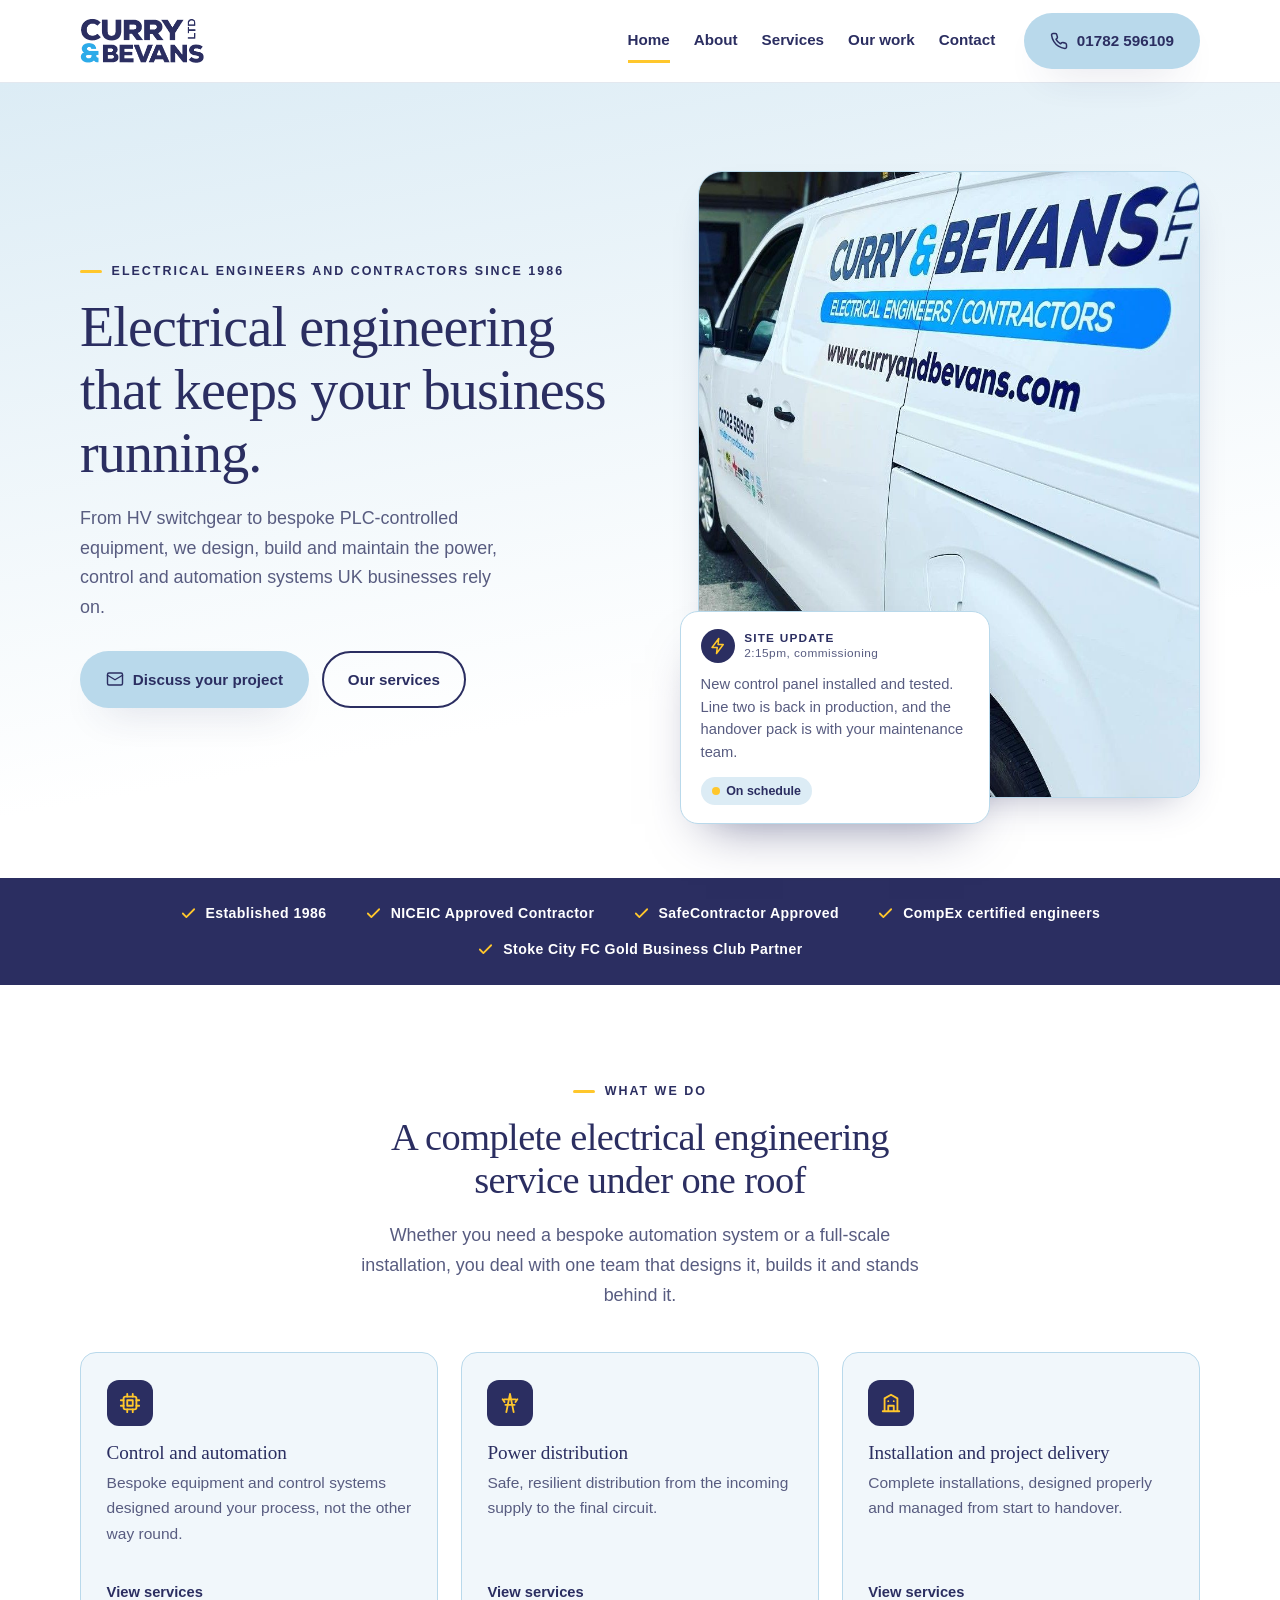
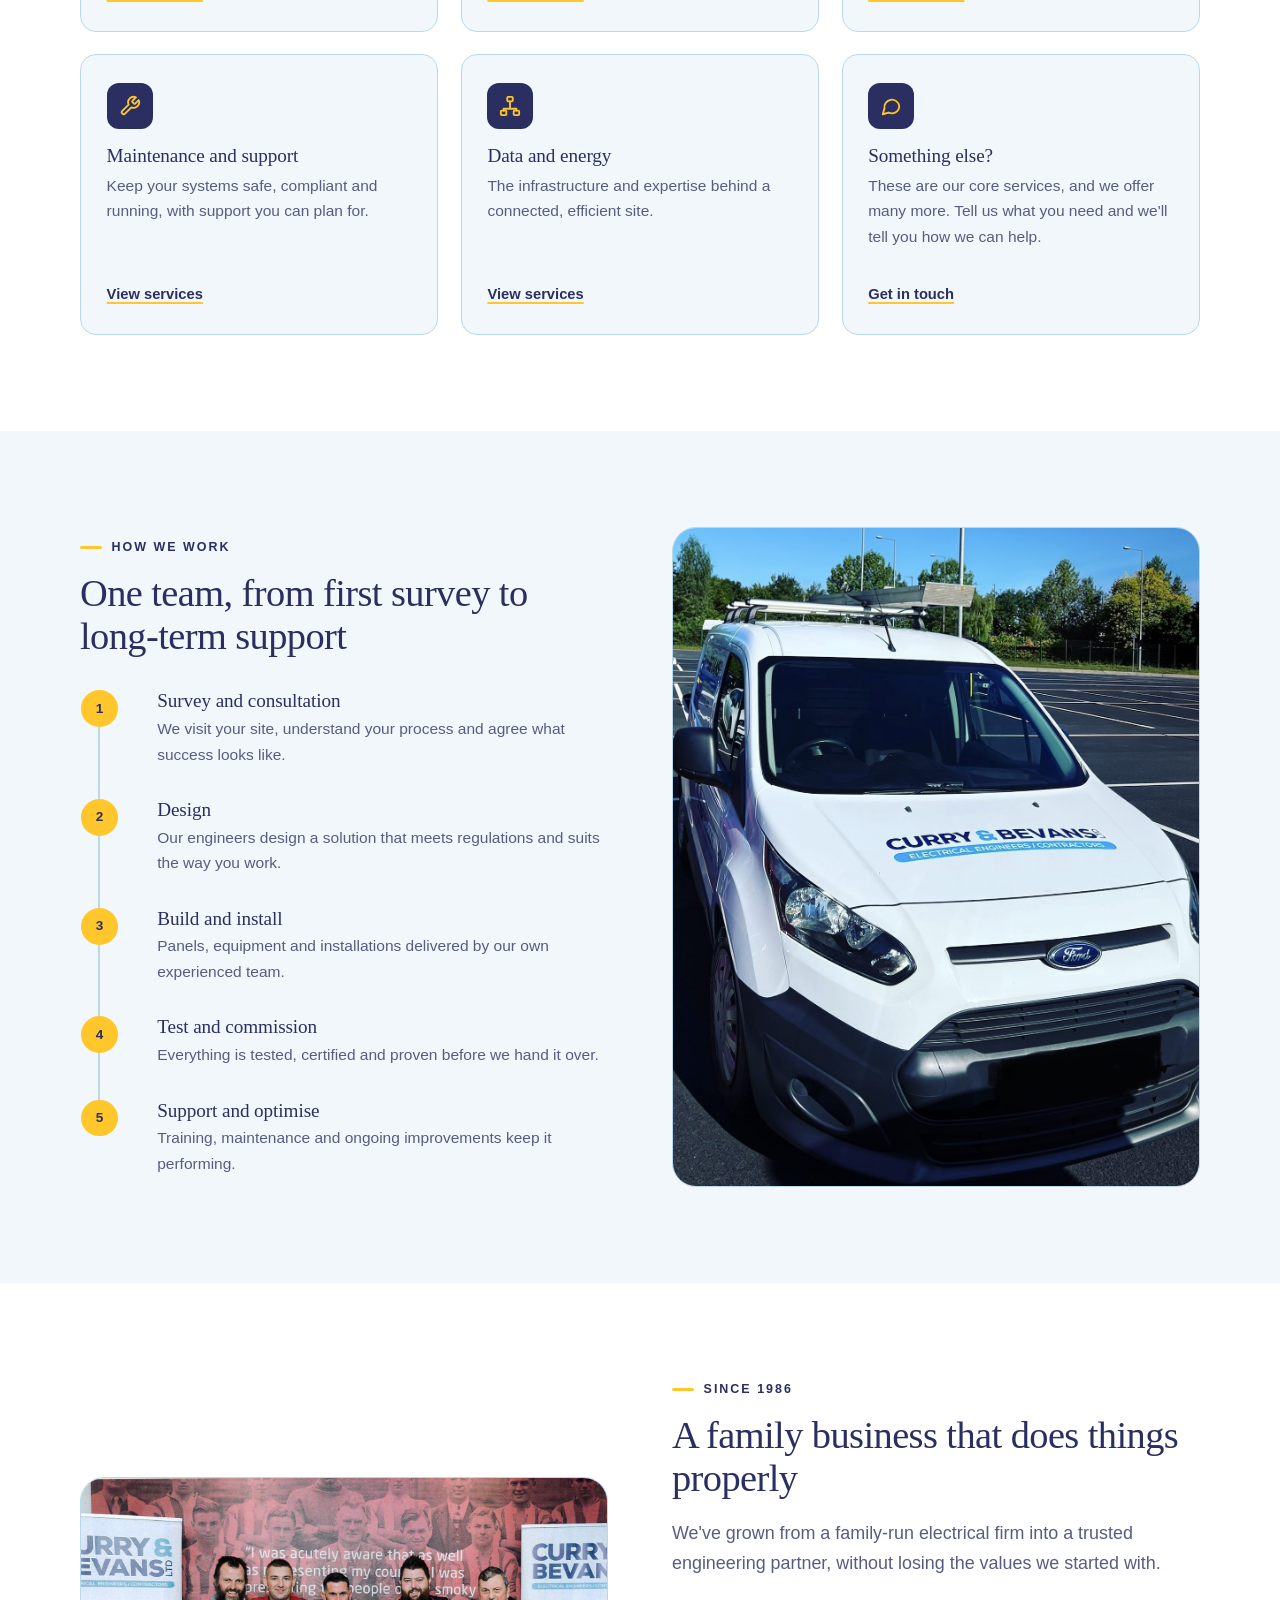
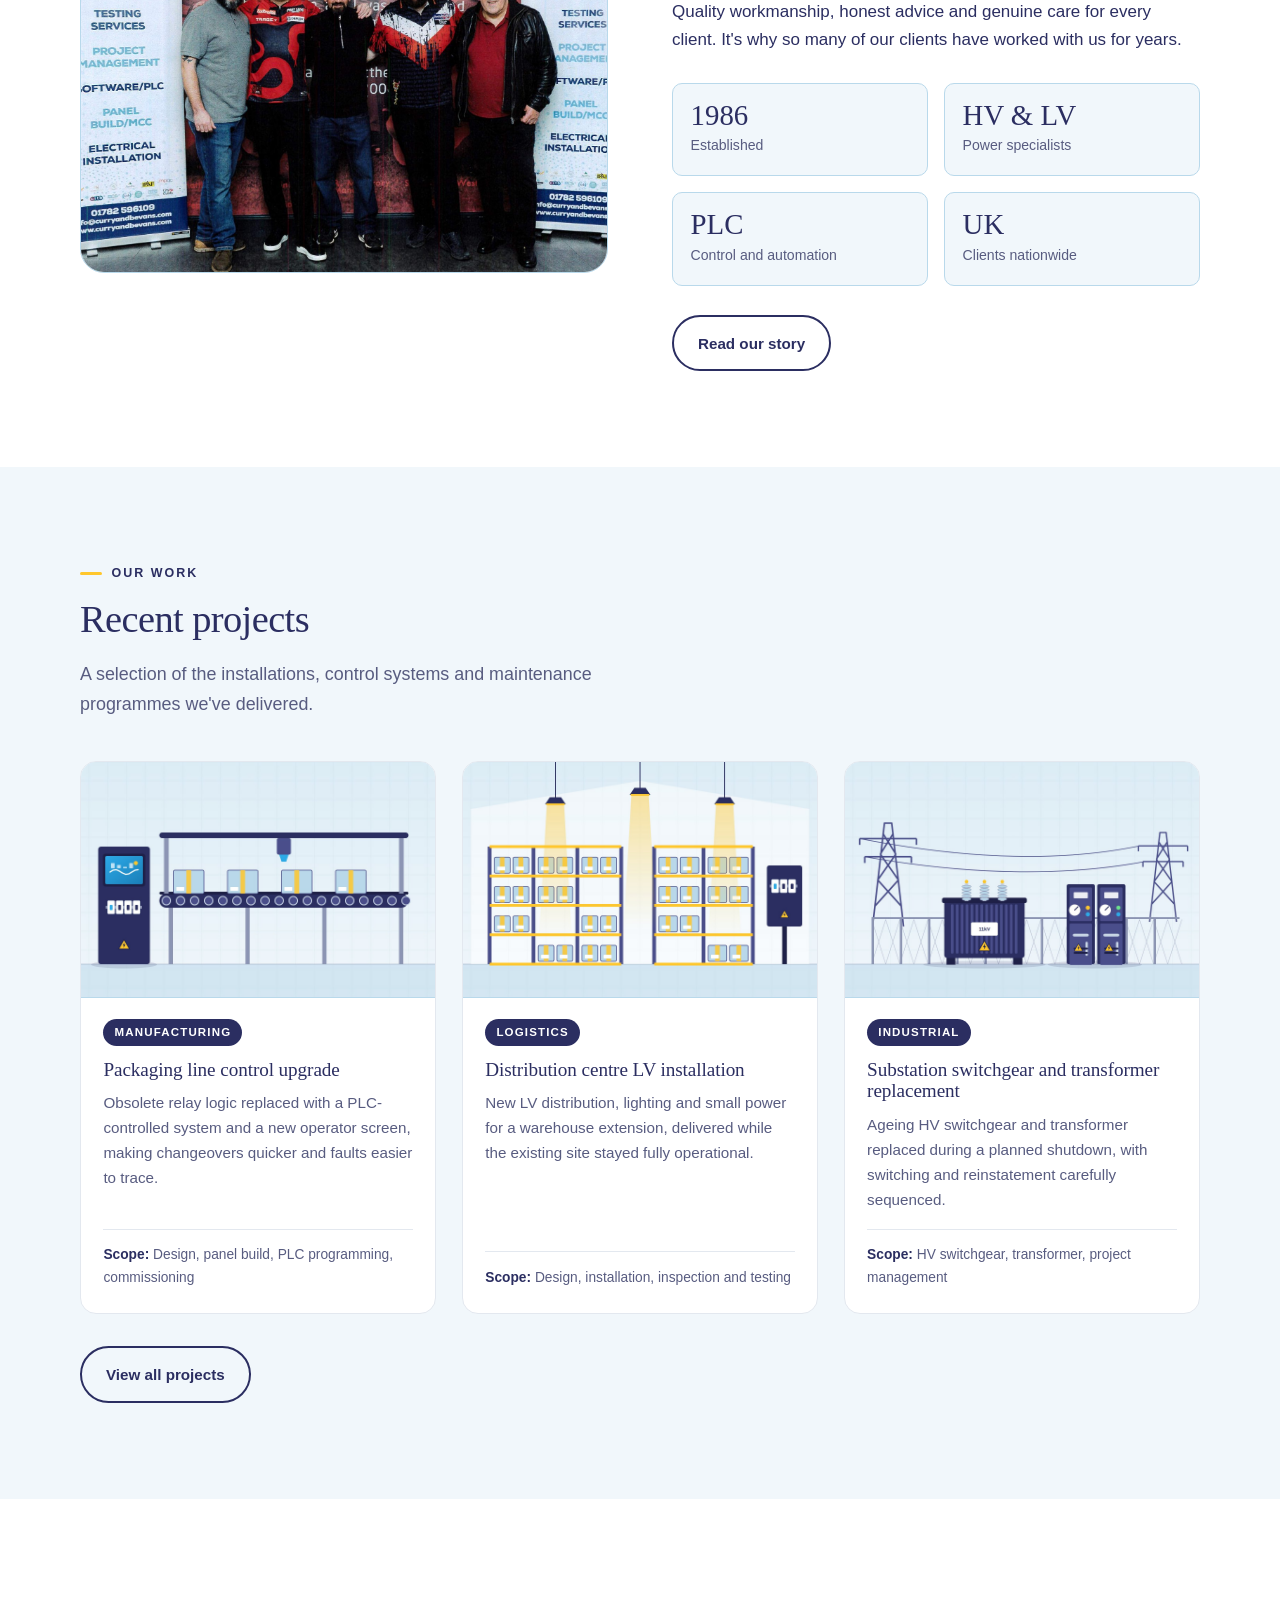
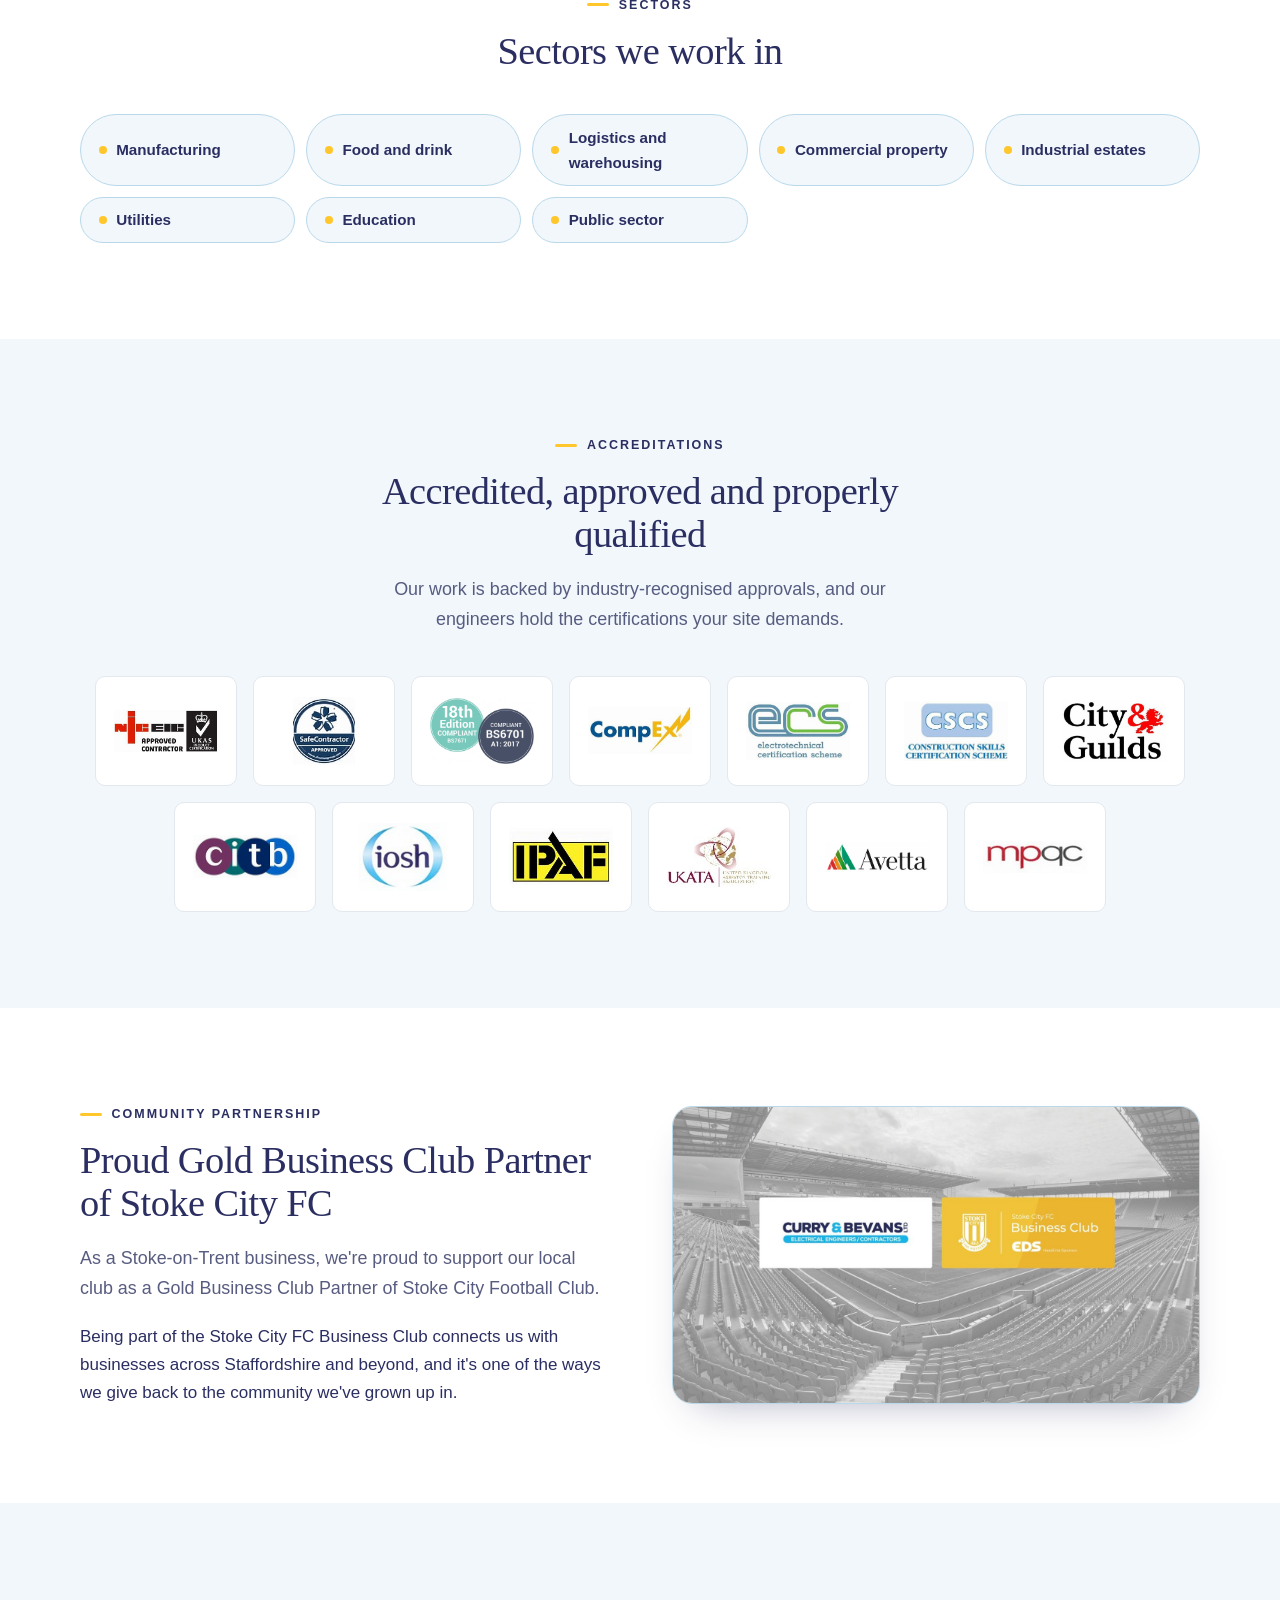
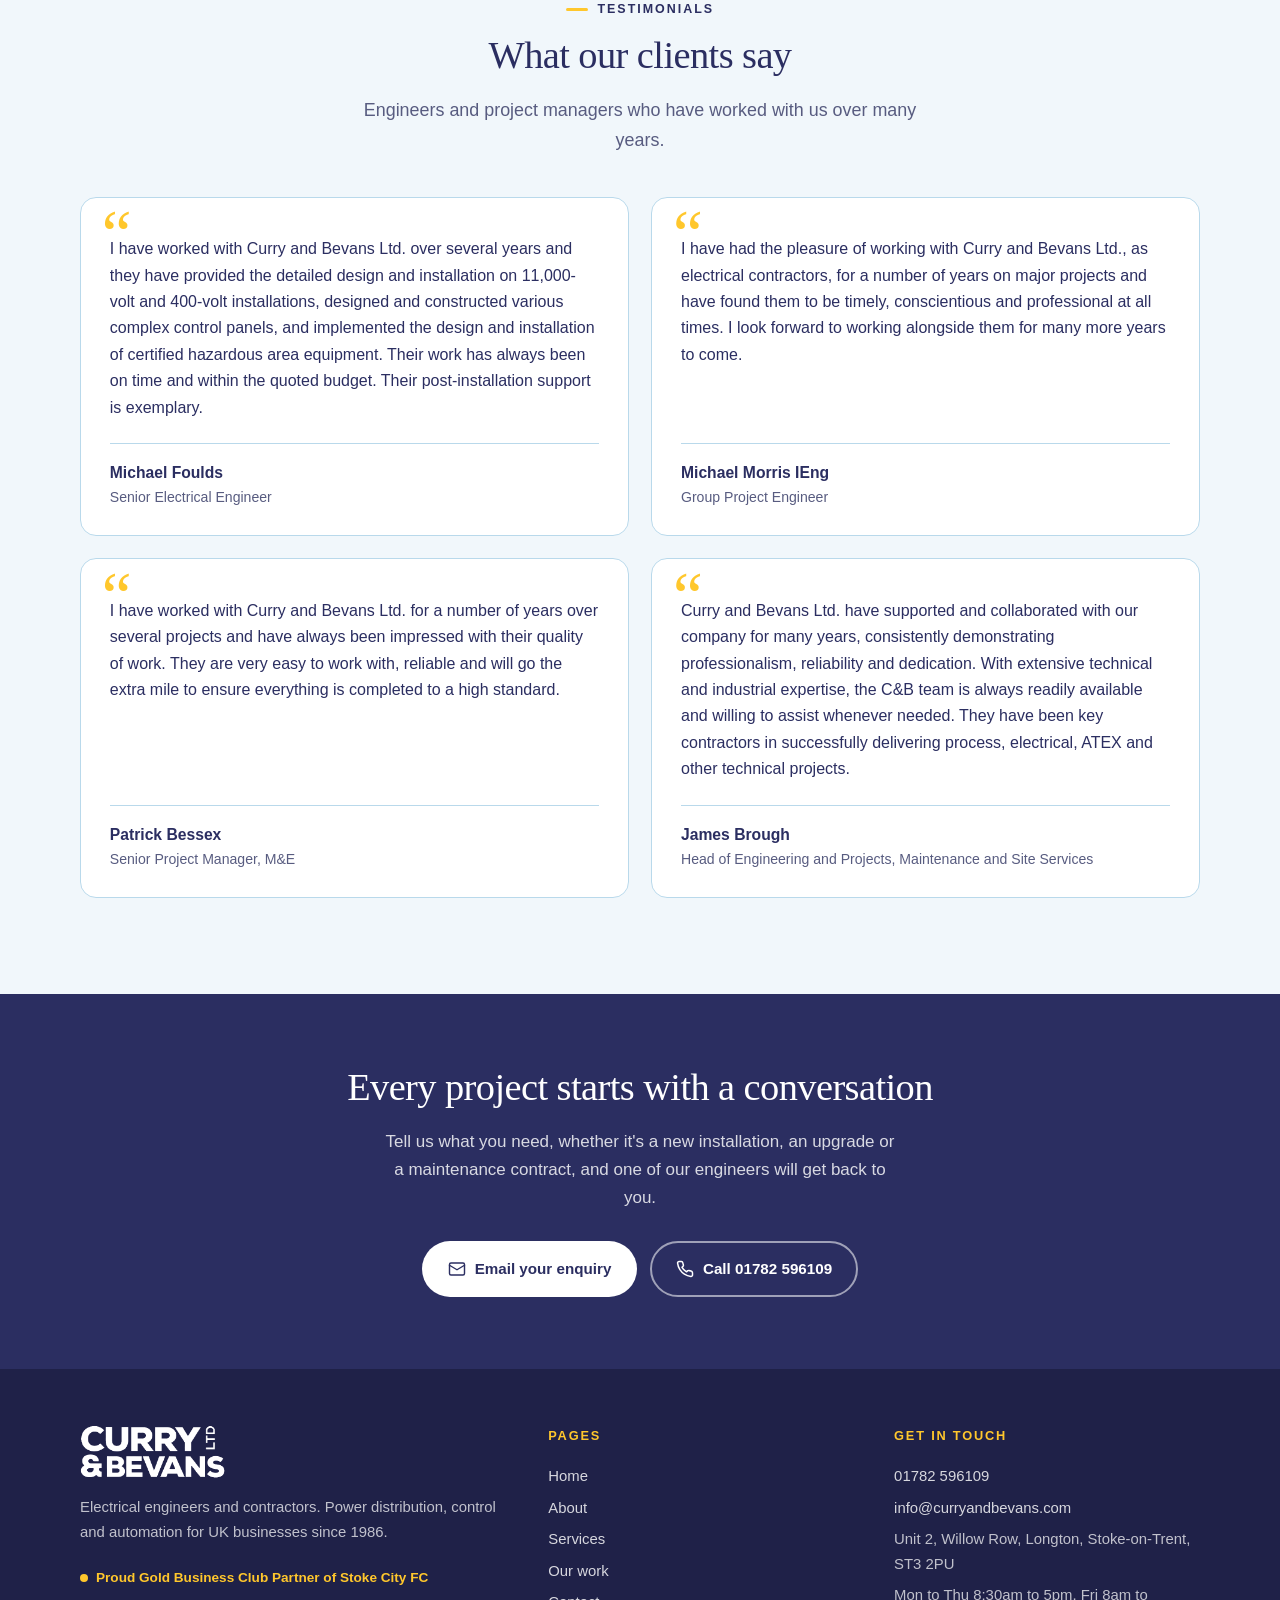
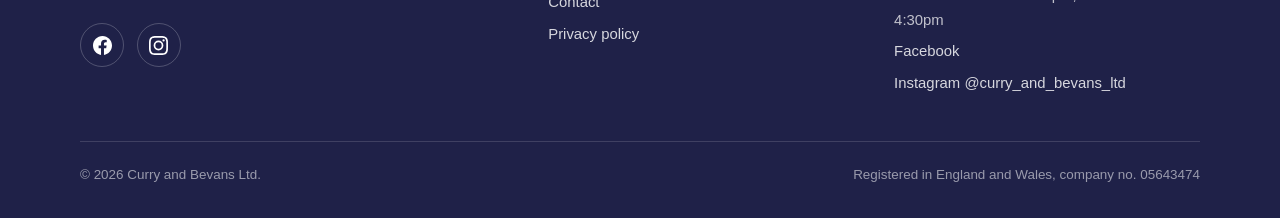
==== commit 1cc871f8: "Add files via upload" ====
--- a/index.html
+++ b/index.html
@@ -9,17 +9,17 @@
 <meta property="og:title" content="Curry and Bevans Ltd. | Electrical Engineers and Contractors since 1986">
 <meta property="og:description" content="Family-run UK electrical engineers since 1986. HV and LV distribution, control panels, PLC and SCADA, installations, maintenance and service plans.">
 <meta property="og:type" content="website">
-<meta property="og:image" content="https://www.curryandbevans.com/images/logo-badge.png">
+<meta property="og:image" content="https://www.curryandbevans.com/logo-badge.png">
 <meta name="theme-color" content="#2B2E61">
-<link rel="icon" type="image/png" href="images/favicon.png">
-<link rel="apple-touch-icon" href="images/apple-touch-icon.png">
-<link rel="stylesheet" href="css/style.css">
+<link rel="icon" type="image/png" href="favicon.png">
+<link rel="apple-touch-icon" href="apple-touch-icon.png">
+<link rel="stylesheet" href="style.css">
 </head>
 <body>
 <a class="skip-link" href="#main">Skip to content</a>
 <header class="site-header">
   <div class="wrap">
-    <a class="brand" href="index.html"><img src="images/logo-wordmark.png" alt="Curry and Bevans Ltd." width="488" height="180"></a>
+    <a class="brand" href="index.html"><img src="logo-wordmark.png" alt="Curry and Bevans Ltd." width="488" height="180"></a>
     <button class="nav-toggle" type="button" aria-expanded="false" aria-controls="site-nav" aria-label="Open menu"><svg viewBox="0 0 24 24" fill="none" stroke="currentColor" stroke-width="2" stroke-linecap="round" aria-hidden="true"><line x1="3" y1="6" x2="21" y2="6"/><line x1="3" y1="12" x2="21" y2="12"/><line x1="3" y1="18" x2="21" y2="18"/></svg></button>
     <nav class="site-nav" id="site-nav" aria-label="Main"><ul><li><a href="index.html" aria-current="page">Home</a></li><li><a href="about.html">About</a></li><li><a href="services.html">Services</a></li><li><a href="our-work.html">Our work</a></li><li><a href="contact.html">Contact</a></li></ul></nav>
     <a class="btn btn--primary header-cta" href="tel:+441782596109"><svg viewBox="0 0 24 24" fill="none" stroke="currentColor" stroke-width="2" stroke-linecap="round" stroke-linejoin="round" aria-hidden="true"><path d="M22 16.9v3a2 2 0 0 1-2.2 2 19.8 19.8 0 0 1-8.6-3.1 19.5 19.5 0 0 1-6-6A19.8 19.8 0 0 1 2.1 4.2 2 2 0 0 1 4.1 2h3a2 2 0 0 1 2 1.7c.1.9.4 1.8.7 2.7a2 2 0 0 1-.5 2.1L8 9.8a16 16 0 0 0 6 6l1.3-1.3a2 2 0 0 1 2.1-.4c.9.3 1.8.6 2.7.7a2 2 0 0 1 1.7 2z"/></svg> 01782 596109</a>
@@ -38,7 +38,7 @@
     </div>
   </div>
   <div class="hero-visual">
-    <div class="hero-photo"><img src="images/hero.jpg" alt="Curry and Bevans Ltd. branded van" onerror="this.remove()"></div>
+    <div class="hero-photo"><img src="hero.jpg" alt="Curry and Bevans Ltd. branded van" onerror="this.remove()"></div>
     <div class="update-card">
       <div class="update-card__head">
         <span class="update-card__avatar"><svg viewBox="0 0 24 24" fill="none" stroke="currentColor" stroke-width="2" stroke-linecap="round" stroke-linejoin="round" aria-hidden="true"><path d="M13 2 4 14h7l-1 8 9-12h-7z"/></svg></span>
@@ -97,7 +97,7 @@
     <h2>One team, from first survey to long-term support</h2>
     <ol class="timeline" style="margin-top:2rem"><li data-step="1"><h3>Survey and consultation</h3><p>We visit your site, understand your process and agree what success looks like.</p></li><li data-step="2"><h3>Design</h3><p>Our engineers design a solution that meets regulations and suits the way you work.</p></li><li data-step="3"><h3>Build and install</h3><p>Panels, equipment and installations delivered by our own experienced team.</p></li><li data-step="4"><h3>Test and commission</h3><p>Everything is tested, certified and proven before we hand it over.</p></li><li data-step="5"><h3>Support and optimise</h3><p>Training, maintenance and ongoing improvements keep it performing.</p></li></ol>
   </div>
-  <div class="reveal"><div class="split__photo"><img src="images/how-we-work.jpg" alt="Curry and Bevans Ltd. company van" loading="lazy" onerror="this.remove()"></div></div>
+  <div class="reveal"><div class="split__photo"><img src="how-we-work.jpg" alt="Curry and Bevans Ltd. company van" loading="lazy" onerror="this.remove()"></div></div>
 </div></div></section>
 
 <section class="section"><div class="wrap"><div class="split split--reverse">
@@ -114,7 +114,7 @@
     </div>
     <div class="btn-row" style="margin-top:1.8rem"><a class="btn btn--ghost" href="about.html">Read our story</a></div>
   </div>
-  <div class="reveal"><div class="split__photo split__photo--wide"><img src="images/about-story.jpg" alt="The Curry and Bevans Ltd. team at a darts event" loading="lazy" onerror="this.remove()"></div></div>
+  <div class="reveal"><div class="split__photo split__photo--wide"><img src="about-story.jpg" alt="The Curry and Bevans Ltd. team at a darts event" loading="lazy" onerror="this.remove()"></div></div>
 </div></div></section>
 
 <section class="section section--tint"><div class="wrap">
@@ -124,7 +124,7 @@
     <p class="lede">A selection of the installations, control systems and maintenance programmes we've delivered.</p>
   </div>
   <div class="gallery"><article class="project reveal" data-sector="manufacturing">
-  <div class="shot"><img src="images/work-1.jpg" alt="" loading="lazy" onerror="this.remove()"></div>
+  <div class="shot"><img src="work-1.jpg" alt="" loading="lazy" onerror="this.remove()"></div>
   <div class="project__body">
     <span class="tag">Manufacturing</span>
     <h3>Packaging line control upgrade</h3>
@@ -132,7 +132,7 @@
     <p class="scope"><strong>Scope:</strong> Design, panel build, PLC programming, commissioning</p>
   </div>
 </article><article class="project reveal" data-sector="commercial">
-  <div class="shot"><img src="images/work-2.jpg" alt="" loading="lazy" onerror="this.remove()"></div>
+  <div class="shot"><img src="work-2.jpg" alt="" loading="lazy" onerror="this.remove()"></div>
   <div class="project__body">
     <span class="tag">Logistics</span>
     <h3>Distribution centre LV installation</h3>
@@ -140,7 +140,7 @@
     <p class="scope"><strong>Scope:</strong> Design, installation, inspection and testing</p>
   </div>
 </article><article class="project reveal" data-sector="industrial">
-  <div class="shot"><img src="images/work-3.jpg" alt="" loading="lazy" onerror="this.remove()"></div>
+  <div class="shot"><img src="work-3.jpg" alt="" loading="lazy" onerror="this.remove()"></div>
   <div class="project__body">
     <span class="tag">Industrial</span>
     <h3>Substation switchgear and transformer replacement</h3>
@@ -166,7 +166,7 @@
     <h2>Accredited, approved and properly qualified</h2>
     <p class="lede">Our work is backed by industry-recognised approvals, and our engineers hold the certifications your site demands.</p>
   </div>
-  <ul class="accreds reveal"><li class="accred"><img src="images/accreditations/niceic-ukas.png" alt="NICEIC Approved Contractor, UKAS product certification" loading="lazy"></li><li class="accred"><img src="images/accreditations/safecontractor.png" alt="SafeContractor Approved" loading="lazy"></li><li class="accred"><img src="images/accreditations/18th-edition-bs6701.png" alt="18th Edition BS 7671 and BS 6701 compliant" loading="lazy"></li><li class="accred"><img src="images/accreditations/compex.png" alt="CompEx certified engineers" loading="lazy"></li><li class="accred"><img src="images/accreditations/ecs.png" alt="ECS, Electrotechnical Certification Scheme" loading="lazy"></li><li class="accred"><img src="images/accreditations/cscs.png" alt="CSCS, Construction Skills Certification Scheme" loading="lazy"></li><li class="accred"><img src="images/accreditations/city-and-guilds.png" alt="City and Guilds" loading="lazy"></li><li class="accred"><img src="images/accreditations/citb.png" alt="CITB" loading="lazy"></li><li class="accred"><img src="images/accreditations/iosh.png" alt="IOSH" loading="lazy"></li><li class="accred"><img src="images/accreditations/ipaf.png" alt="IPAF" loading="lazy"></li><li class="accred"><img src="images/accreditations/ukata.png" alt="UKATA, United Kingdom Asbestos Training Association" loading="lazy"></li><li class="accred"><img src="images/accreditations/avetta.png" alt="Avetta" loading="lazy"></li><li class="accred"><img src="images/accreditations/mpqc.png" alt="MPQC" loading="lazy"></li></ul>
+  <ul class="accreds reveal"><li class="accred"><img src="niceic-ukas.png" alt="NICEIC Approved Contractor, UKAS product certification" loading="lazy"></li><li class="accred"><img src="safecontractor.png" alt="SafeContractor Approved" loading="lazy"></li><li class="accred"><img src="18th-edition-bs6701.png" alt="18th Edition BS 7671 and BS 6701 compliant" loading="lazy"></li><li class="accred"><img src="compex.png" alt="CompEx certified engineers" loading="lazy"></li><li class="accred"><img src="ecs.png" alt="ECS, Electrotechnical Certification Scheme" loading="lazy"></li><li class="accred"><img src="cscs.png" alt="CSCS, Construction Skills Certification Scheme" loading="lazy"></li><li class="accred"><img src="city-and-guilds.png" alt="City and Guilds" loading="lazy"></li><li class="accred"><img src="citb.png" alt="CITB" loading="lazy"></li><li class="accred"><img src="iosh.png" alt="IOSH" loading="lazy"></li><li class="accred"><img src="ipaf.png" alt="IPAF" loading="lazy"></li><li class="accred"><img src="ukata.png" alt="UKATA, United Kingdom Asbestos Training Association" loading="lazy"></li><li class="accred"><img src="avetta.png" alt="Avetta" loading="lazy"></li><li class="accred"><img src="mpqc.png" alt="MPQC" loading="lazy"></li></ul>
 </div></section>
 
 <section class="section" id="stoke-city"><div class="wrap"><div class="split">
@@ -177,7 +177,7 @@
     <p>Being part of the Stoke City FC Business Club connects us with businesses across Staffordshire and beyond, and it's one of the ways we give back to the community we've grown up in.</p>
   </div>
   <div class="reveal">
-    <img class="partner-img" src="images/stoke-city-gold-business-club.jpg" alt="Curry and Bevans Ltd., Gold Business Club Partner of Stoke City FC" width="1400" height="788" loading="lazy">
+    <img class="partner-img" src="stoke-city-gold-business-club.jpg" alt="Curry and Bevans Ltd., Gold Business Club Partner of Stoke City FC" width="1400" height="788" loading="lazy">
   </div>
 </div></div></section>
 
@@ -214,7 +214,7 @@
   <div class="wrap">
     <div class="footer-grid">
       <div>
-        <img class="footer-logo" src="images/logo-wordmark-white.png" alt="Curry and Bevans Ltd.">
+        <img class="footer-logo" src="logo-wordmark-white.png" alt="Curry and Bevans Ltd.">
         <p>Electrical engineers and contractors. Power distribution, control and automation for UK businesses since 1986.</p>
         <p class="footer-partner">Proud Gold Business Club Partner of Stoke City FC</p>
         <div class="footer-social">
@@ -245,6 +245,6 @@
   </div>
 </footer>
 <a class="float-call" href="tel:+441782596109" aria-label="Call Curry and Bevans Ltd."><svg viewBox="0 0 24 24" fill="none" stroke="currentColor" stroke-width="2" stroke-linecap="round" stroke-linejoin="round" aria-hidden="true"><path d="M22 16.9v3a2 2 0 0 1-2.2 2 19.8 19.8 0 0 1-8.6-3.1 19.5 19.5 0 0 1-6-6A19.8 19.8 0 0 1 2.1 4.2 2 2 0 0 1 4.1 2h3a2 2 0 0 1 2 1.7c.1.9.4 1.8.7 2.7a2 2 0 0 1-.5 2.1L8 9.8a16 16 0 0 0 6 6l1.3-1.3a2 2 0 0 1 2.1-.4c.9.3 1.8.6 2.7.7a2 2 0 0 1 1.7 2z"/></svg></a>
-<script src="js/main.js"></script>
+<script src="main.js"></script>
 </body>
 </html>
--- a/style.css
+++ b/style.css
@@ -0,0 +1,545 @@
+:root {
+  --badge: url("logo-badge.png");
+}
+
+/* ==========================================================================
+   Curry & Bevans Ltd — Option A
+   Structure from the Purrfect Sitting build.
+   Palette: royal navy · Columbia blue · a touch of yellow
+   ========================================================================== */
+
+@import url('https://fonts.googleapis.com/css2?family=Fraunces:opsz,wght@9..144,400;9..144,500;9..144,600&family=Karla:wght@400;500;600;700&display=swap');
+
+:root {
+  --navy:        #2B2E61;   /* royal navy, matched to the logo */
+  --navy-deep:   #1F2148;
+  --sky:         #B9D9EB;   /* Columbia blue */
+  --sky-soft:    #DCECF5;
+  --sky-tint:    #F1F7FB;
+  --gold:        #FFC72C;   /* the touch of yellow */
+  --paper:       #FFFFFF;
+  --paper-alt:   #F6F8FA;
+  --ink:         #2B2E61;
+  --ink-soft:    #585C80;
+  --line:        #E3E8EF;
+
+  --display: 'Fraunces', Georgia, 'Times New Roman', serif;
+  --body:    'Karla', -apple-system, BlinkMacSystemFont, 'Segoe UI', Helvetica, Arial, sans-serif;
+
+  --wrap: 1120px;
+  --radius: 16px;
+  --radius-sm: 10px;
+  --shadow: 0 18px 40px -24px rgba(43, 46, 97, .45);
+  --shadow-lift: 0 26px 50px -26px rgba(43, 46, 97, .55);
+}
+
+/* ---------- Base ---------- */
+*, *::before, *::after { box-sizing: border-box; }
+html { scroll-behavior: smooth; }
+body {
+  margin: 0;
+  font-family: var(--body);
+  font-size: 17px;
+  line-height: 1.65;
+  color: var(--ink);
+  background: var(--paper);
+  -webkit-font-smoothing: antialiased;
+  overflow-x: clip;
+}
+img { max-width: 100%; display: block; }
+a { color: var(--navy); text-decoration-color: var(--gold); text-decoration-thickness: 2px; text-underline-offset: 3px; }
+a:hover { color: var(--navy-deep); }
+
+h1, h2, h3 {
+  font-family: var(--display);
+  font-weight: 500;
+  font-variation-settings: 'SOFT' 0, 'WONK' 0;
+  line-height: 1.12;
+  letter-spacing: -0.015em;
+  color: var(--navy);
+  margin: 0 0 .5em;
+}
+h1 { font-size: clamp(2.2rem, 5.2vw, 3.5rem); }
+h2 { font-size: clamp(1.7rem, 3.4vw, 2.4rem); }
+h3 { font-size: 1.2rem; letter-spacing: -0.005em; }
+p  { margin: 0 0 1.1em; }
+p:last-child { margin-bottom: 0; }
+
+.wrap { width: min(100% - 2.5rem, var(--wrap)); margin-inline: auto; }
+
+.eyebrow {
+  display: flex; align-items: center; gap: .6rem;
+  font-family: var(--body);
+  font-size: .78rem;
+  font-weight: 700;
+  letter-spacing: .16em;
+  text-transform: uppercase;
+  color: var(--navy);
+  margin: 0 0 .9rem;
+}
+.eyebrow::before { content: ''; width: 22px; height: 3px; border-radius: 2px; background: var(--gold); flex: none; }
+.section-head.is-centred .eyebrow { justify-content: center; }
+
+.lede { font-size: 1.12rem; color: var(--ink-soft); }
+
+.section { padding: clamp(3.5rem, 8vw, 6rem) 0; }
+.section--tint { background: var(--sky-tint); }
+.section--alt  { background: var(--paper-alt); }
+
+.section-head { max-width: 60ch; margin-bottom: 2.6rem; }
+.section-head.is-centred { margin-inline: auto; text-align: center; }
+
+/* ---------- Buttons ---------- */
+.btn {
+  display: inline-flex; align-items: center; gap: .55rem;
+  font-family: var(--body); font-weight: 700; font-size: .95rem;
+  padding: .85rem 1.5rem;
+  border-radius: 999px;
+  border: 2px solid transparent;
+  text-decoration: none;
+  cursor: pointer;
+  transition: transform .18s ease, box-shadow .18s ease, background .18s ease, color .18s ease;
+}
+.btn svg { width: 18px; height: 18px; flex: none; }
+.btn--primary { background: var(--sky); color: var(--navy); box-shadow: var(--shadow); }
+.btn--primary:hover { background: var(--navy); color: #fff; transform: translateY(-2px); }
+.btn--ghost { border-color: var(--navy); color: var(--navy); }
+.btn--ghost:hover { background: var(--navy); color: #fff; transform: translateY(-2px); }
+.btn--light { background: #fff; color: var(--navy); }
+.btn--light:hover { background: var(--gold); color: var(--navy); transform: translateY(-2px); }
+.btn--outline-light { border-color: rgba(255,255,255,.55); color: #fff; }
+.btn--outline-light:hover { background: rgba(255,255,255,.12); color: #fff; transform: translateY(-2px); }
+.btn-row { display: flex; flex-wrap: wrap; gap: .8rem; }
+
+/* ---------- Header ---------- */
+.site-header {
+  position: sticky; top: 0; z-index: 50;
+  background: rgba(255,255,255,.94);
+  backdrop-filter: blur(10px);
+  border-bottom: 1px solid var(--line);
+}
+.site-header .wrap { display: flex; align-items: center; gap: 1rem; min-height: 82px; }
+.brand { display: flex; align-items: center; margin-right: auto; text-decoration: none; }
+.brand img { height: 46px; width: auto; }
+
+.nav-toggle { display: none; background: none; border: 0; padding: .5rem; cursor: pointer; color: var(--navy); }
+.nav-toggle svg { width: 26px; height: 26px; }
+
+.site-nav ul { display: flex; align-items: center; gap: 1.5rem; list-style: none; margin: 0; padding: 0; }
+.site-nav a {
+  font-size: .95rem; font-weight: 600; text-decoration: none;
+  color: var(--navy); padding: .3rem 0;
+  border-bottom: 3px solid transparent;
+}
+.site-nav a:hover { border-bottom-color: var(--sky); }
+.site-nav a[aria-current="page"] { border-bottom-color: var(--gold); }
+.header-cta { margin-left: .8rem; }
+
+@media (max-width: 960px) {
+  .nav-toggle { display: inline-flex; order: 3; }
+  .site-nav { order: 4; flex-basis: 100%; display: none; padding-bottom: 1.2rem; }
+  .site-nav.is-open { display: block; }
+  .site-nav ul { flex-direction: column; align-items: flex-start; gap: .2rem; }
+  .site-nav a { display: block; padding: .6rem 0; width: 100%; }
+  .header-cta { display: none; }
+  .site-header .wrap { flex-wrap: wrap; }
+}
+
+/* ---------- Photo placeholders (logo badge until real photos are added) ---------- */
+.hero-photo, .split__photo, .shot {
+  background: var(--sky-soft) var(--badge) center 45% / 38% no-repeat;
+  border: 1px solid var(--sky);
+  overflow: hidden;
+}
+.hero-photo img, .split__photo img, .shot img { width: 100%; height: 100%; object-fit: cover; }
+
+/* ---------- Hero ---------- */
+.hero { padding: clamp(3rem, 7vw, 5.5rem) 0 clamp(3rem, 7vw, 5rem); background: linear-gradient(170deg, var(--sky-soft) 0%, #fff 72%); }
+.hero .wrap { display: grid; grid-template-columns: 1fr; gap: clamp(2rem, 5vw, 4rem); align-items: center; }
+.hero h1 { margin-bottom: .35em; }
+.hero .lede { max-width: 44ch; margin-bottom: 1.8rem; }
+
+.hero-visual { position: relative; max-width: 460px; margin: 1rem auto 2.5rem; }
+.hero-photo { aspect-ratio: 4 / 3.4; border-radius: 24px; box-shadow: var(--shadow); }
+
+/* Signature element: the site update card */
+.update-card {
+  position: relative; z-index: 2;
+  width: min(320px, 92%);
+  margin: -1.6rem auto 0;
+  background: #fff;
+  border: 1px solid var(--sky);
+  border-radius: 18px;
+  padding: 1.1rem 1.2rem;
+  box-shadow: var(--shadow-lift);
+}
+.update-card__head { display: flex; align-items: center; gap: .6rem; margin-bottom: .6rem; }
+.update-card__avatar {
+  width: 34px; height: 34px; border-radius: 50%;
+  background: var(--navy); color: var(--gold);
+  display: grid; place-items: center; flex: none;
+}
+.update-card__avatar svg { width: 18px; height: 18px; }
+.update-card__meta { display: block; font-size: .74rem; font-weight: 700; letter-spacing: .1em; text-transform: uppercase; color: var(--navy); line-height: 1.3; }
+.update-card__time { display: block; font-size: .74rem; color: var(--ink-soft); font-weight: 500; letter-spacing: .04em; line-height: 1.3; }
+.update-card p { font-size: .92rem; line-height: 1.55; color: var(--ink-soft); margin: 0; }
+.update-card__status {
+  display: inline-flex; align-items: center; gap: .4rem;
+  margin-top: .8rem; font-size: .78rem; font-weight: 700; color: var(--navy);
+  background: var(--sky-soft); border-radius: 999px; padding: .25rem .7rem;
+}
+.update-card__status::before { content: ''; width: 8px; height: 8px; border-radius: 50%; background: var(--gold); }
+
+@media (min-width: 861px) {
+  .hero .wrap { grid-template-columns: 1.05fr .95fr; }
+  .hero-visual { max-width: none; margin: 0; }
+  .hero-photo { aspect-ratio: 4 / 5; }
+  .update-card { position: absolute; left: -18px; bottom: -26px; width: min(310px, 82%); margin: 0; }
+}
+
+/* ---------- Page banner (inner pages) ---------- */
+.page-head { background: var(--sky-soft); padding: clamp(2.8rem, 6vw, 4.5rem) 0; border-bottom: 1px solid var(--sky); }
+.page-head h1 { margin-bottom: .3em; }
+.page-head .lede { max-width: 58ch; }
+.jump { display: flex; flex-wrap: wrap; gap: .6rem; margin-top: 1.6rem; }
+.jump a {
+  background: #fff; border: 1px solid var(--sky); border-radius: 999px;
+  padding: .45rem 1rem; font-size: .9rem; font-weight: 600; text-decoration: none;
+}
+.jump a:hover { border-color: var(--navy); }
+
+/* ---------- Trust strip ---------- */
+.trust { background: var(--navy); color: #fff; padding: 1.5rem 0; }
+.trust ul { display: flex; flex-wrap: wrap; justify-content: center; gap: .8rem 2.4rem; list-style: none; margin: 0; padding: 0; }
+.trust li { display: flex; align-items: center; gap: .55rem; font-size: .88rem; font-weight: 600; letter-spacing: .03em; }
+.trust svg { width: 17px; height: 17px; color: var(--gold); flex: none; }
+
+/* ---------- Cards ---------- */
+.grid { display: grid; gap: 1.4rem; }
+.grid--3 { grid-template-columns: repeat(3, 1fr); }
+.grid--2 { grid-template-columns: repeat(2, 1fr); }
+@media (max-width: 900px) { .grid--3 { grid-template-columns: 1fr 1fr; } }
+@media (max-width: 640px) { .grid--3, .grid--2 { grid-template-columns: 1fr; } }
+.grid > * { min-width: 0; }
+
+.card {
+  background: var(--sky-tint);
+  border: 1px solid var(--sky);
+  border-radius: var(--radius);
+  padding: 1.7rem 1.6rem;
+  transition: transform .2s ease, box-shadow .2s ease, background .2s ease;
+}
+.card:hover { transform: translateY(-3px); box-shadow: var(--shadow); background: var(--sky-soft); }
+.card h3 { margin-bottom: .4rem; }
+.card p { color: var(--ink-soft); font-size: .97rem; }
+.card ul { margin: .9rem 0 0; padding: 0; list-style: none; }
+.card li { display: flex; gap: .55rem; padding: .3rem 0; font-size: .95rem; color: var(--ink); }
+.card li::before { content: ''; width: 7px; height: 7px; margin-top: .6rem; border-radius: 50%; background: var(--gold); flex: none; }
+.card__icon {
+  width: 46px; height: 46px;
+  display: grid; place-items: center;
+  border-radius: 12px;
+  background: var(--navy);
+  color: var(--gold);
+  margin-bottom: 1rem;
+}
+.card__icon svg { width: 22px; height: 22px; }
+.card { display: flex; flex-direction: column; }
+.card a.more { align-self: flex-start; display: inline-block; margin-top: auto; padding-top: 1rem; font-weight: 700; font-size: .92rem; }
+
+/* ---------- Timeline (how we work) ---------- */
+.timeline { list-style: none; margin: 0; padding: 0; max-width: 760px; }
+.timeline li { position: relative; padding: 0 0 2rem 3.6rem; border-left: 2px solid var(--sky); margin-left: 1.1rem; }
+.timeline li:last-child { border-left-color: transparent; padding-bottom: 0; }
+.timeline li::before {
+  content: attr(data-step);
+  position: absolute; left: -1.15rem; top: 0;
+  width: 2.3rem; height: 2.3rem;
+  display: grid; place-items: center;
+  border-radius: 50%;
+  background: var(--gold); color: var(--navy);
+  font-family: var(--body); font-weight: 700; font-size: .85rem;
+}
+.timeline h3 { margin-bottom: .25rem; }
+.timeline p { color: var(--ink-soft); font-size: .97rem; }
+
+/* ---------- Note box ---------- */
+.note-box { background: var(--sky-tint); border-left: 3px solid var(--gold); border-radius: var(--radius-sm); padding: 1.4rem 1.5rem; }
+.note-box h3 { font-size: 1.05rem; }
+.note-box p, .note-box li { color: var(--ink-soft); font-size: .96rem; }
+.note-box ul { margin: 0; padding-left: 1.1rem; }
+.note-box li { padding: .2rem 0; }
+
+/* ---------- Sector pills ---------- */
+.area-list { list-style: none; margin: 0; padding: 0; display: grid; grid-template-columns: repeat(auto-fill, minmax(min(100%, 200px), 1fr)); gap: .7rem; }
+.area-list li {
+  display: flex; align-items: center; gap: .6rem;
+  background: var(--sky-tint); border: 1px solid var(--sky);
+  border-radius: 999px; padding: .6rem 1.1rem;
+  font-weight: 600; font-size: .95rem;
+}
+.area-list li::before { content: ''; width: 8px; height: 8px; border-radius: 50%; background: var(--gold); flex: none; }
+
+/* ---------- Pull quote ---------- */
+.pull-quote { max-width: 800px; margin-inline: auto; text-align: center; }
+.pull-quote blockquote { font-family: var(--display); font-size: clamp(1.35rem, 3vw, 1.9rem); line-height: 1.35; color: var(--navy); margin: 0 0 1.2rem; }
+.pull-quote cite { font-style: normal; font-weight: 700; font-size: .92rem; color: var(--ink-soft); letter-spacing: .04em; }
+.pull-quote cite::before { content: ''; display: block; width: 36px; height: 3px; background: var(--gold); margin: 0 auto .9rem; border-radius: 2px; }
+
+/* ---------- Projects ---------- */
+.gallery { display: grid; grid-template-columns: repeat(auto-fill, minmax(min(100%, 300px), 1fr)); gap: 1.6rem; }
+.project { background: #fff; border: 1px solid var(--line); border-radius: var(--radius); overflow: hidden; display: flex; flex-direction: column; transition: box-shadow .2s ease, transform .2s ease; }
+.project:hover { box-shadow: var(--shadow); transform: translateY(-3px); }
+.project .shot { aspect-ratio: 3 / 2; border: 0; border-bottom: 1px solid var(--sky); background-size: 26%; }
+.project__body { padding: 1.3rem 1.4rem 1.5rem; display: flex; flex-direction: column; flex: 1; }
+.tag { align-self: flex-start; font-size: .72rem; font-weight: 700; letter-spacing: .1em; text-transform: uppercase; background: var(--navy); color: #fff; padding: .25rem .7rem; border-radius: 999px; margin-bottom: .8rem; }
+.project p { color: var(--ink-soft); font-size: .95rem; }
+.project .scope { margin-top: auto; padding-top: .9rem; border-top: 1px solid var(--line); font-size: .86rem; color: var(--ink-soft); }
+.project .scope strong { color: var(--navy); }
+.project[hidden] { display: none; }
+
+.filters { display: flex; flex-wrap: wrap; gap: .6rem; margin-bottom: 2rem; }
+.filters button {
+  font: 600 .92rem var(--body); color: var(--navy);
+  background: #fff; border: 1px solid var(--sky);
+  border-radius: 999px; padding: .55rem 1.1rem; cursor: pointer;
+}
+.filters button:hover { border-color: var(--navy); }
+.filters button[aria-pressed="true"] { background: var(--navy); border-color: var(--navy); color: #fff; }
+
+/* ---------- Split content ---------- */
+.split { display: grid; gap: clamp(2rem, 5vw, 4rem); align-items: center; grid-template-columns: 1fr; }
+.split > * { min-width: 0; }
+.split__photo { aspect-ratio: 4 / 3.4; border-radius: 24px; }
+@media (min-width: 861px) {
+  .split { grid-template-columns: 1fr 1fr; }
+  .split__photo { aspect-ratio: 4 / 5; }
+  .split--reverse > :first-child { order: 2; }
+}
+
+/* ---------- Stats ---------- */
+.stats { display: grid; grid-template-columns: repeat(2, 1fr); gap: 1rem; margin-top: 1.8rem; }
+.stat { background: var(--sky-tint); border: 1px solid var(--sky); border-radius: var(--radius-sm); padding: 1rem 1.1rem; }
+.stat strong { display: block; font-family: var(--display); font-size: 1.8rem; font-weight: 500; line-height: 1.1; color: var(--navy); }
+.stat span { font-size: .88rem; color: var(--ink-soft); }
+
+/* ---------- Contact ---------- */
+.contact-list { display: grid; gap: .7rem; margin-top: 1.4rem; }
+.contact-row {
+  display: flex; align-items: center; gap: .9rem;
+  padding: .95rem 1.1rem;
+  background: var(--sky-tint); border: 1px solid var(--sky);
+  border-radius: var(--radius-sm);
+  text-decoration: none;
+  transition: background .18s ease, transform .18s ease;
+}
+a.contact-row:hover { background: var(--sky-soft); transform: translateY(-2px); }
+.contact-row__icon { width: 40px; height: 40px; display: grid; place-items: center; flex: none; border-radius: 50%; background: var(--navy); color: var(--gold); }
+.contact-row__icon svg { width: 19px; height: 19px; }
+.contact-row strong { display: block; color: var(--navy); font-size: .98rem; overflow-wrap: anywhere; }
+.contact-row em { display: block; font-style: normal; font-size: .86rem; color: var(--ink-soft); margin-top: .1rem; }
+.map-slot {
+  margin-top: 1.4rem; aspect-ratio: 16 / 10; border-radius: var(--radius);
+  background: var(--sky-soft) var(--badge) center / 22% no-repeat;
+  border: 1px dashed var(--sky);
+  display: flex; align-items: flex-end; justify-content: center;
+  padding: 1rem; font-size: .88rem; color: var(--ink-soft);
+}
+
+/* ---------- Prose ---------- */
+.prose { max-width: 70ch; }
+.prose h2 { font-size: 1.4rem; margin-top: 2rem; }
+.prose p, .prose li { color: var(--ink-soft); }
+
+/* ---------- CTA band ---------- */
+.cta-band { background: var(--navy); color: #fff; padding: clamp(3rem, 7vw, 4.5rem) 0; text-align: center; }
+.cta-band h2 { color: #fff; }
+.cta-band p { color: rgba(255,255,255,.82); max-width: 54ch; margin-inline: auto; margin-bottom: 1.8rem; }
+.cta-band .btn-row { justify-content: center; }
+
+/* ---------- Footer ---------- */
+.site-footer { background: var(--navy-deep); color: rgba(255,255,255,.72); padding: 3.5rem 0 2rem; font-size: .93rem; }
+.site-footer h4 { font-family: var(--body); font-size: .8rem; letter-spacing: .14em; text-transform: uppercase; color: var(--gold); margin: 0 0 .9rem; }
+.footer-grid { display: grid; grid-template-columns: 1.4fr 1fr 1fr; gap: 2.5rem; }
+.footer-grid > * { min-width: 0; }
+@media (max-width: 760px) { .footer-grid { grid-template-columns: 1fr; gap: 2rem; } }
+.site-footer a { color: rgba(255,255,255,.82); text-decoration: none; overflow-wrap: anywhere; }
+.site-footer a:hover { color: var(--gold); }
+.site-footer ul { list-style: none; margin: 0; padding: 0; }
+.site-footer li { padding: .22rem 0; }
+.footer-logo { height: 54px; width: auto; margin-bottom: 1rem; }
+.footer-base {
+  margin-top: 2.6rem; padding-top: 1.4rem;
+  border-top: 1px solid rgba(255,255,255,.14);
+  display: flex; flex-wrap: wrap; gap: .6rem 1.5rem; justify-content: space-between;
+  font-size: .84rem; color: rgba(255,255,255,.55);
+}
+
+/* ---------- Floating call button (mobile) ---------- */
+.float-call {
+  position: fixed; right: 18px; bottom: 18px; z-index: 60;
+  width: 56px; height: 56px;
+  display: none; place-items: center;
+  border-radius: 50%;
+  background: var(--gold); color: var(--navy);
+  box-shadow: 0 10px 26px -8px rgba(0,0,0,.45);
+}
+.float-call svg { width: 24px; height: 24px; }
+@media (max-width: 960px) { .float-call { display: grid; } }
+
+/* ---------- Accessibility & motion ---------- */
+:focus-visible { outline: 3px solid var(--gold); outline-offset: 3px; border-radius: 4px; }
+.skip-link { position: absolute; left: -9999px; background: var(--navy); color: #fff; padding: .7rem 1.1rem; border-radius: 0 0 8px 0; z-index: 100; }
+.skip-link:focus { left: 0; top: 0; color: #fff; }
+
+.reveal { opacity: 0; transform: translateY(14px); transition: opacity .6s ease, transform .6s ease; }
+.reveal.is-in { opacity: 1; transform: none; }
+
+@media (prefers-reduced-motion: reduce) {
+  html { scroll-behavior: auto; }
+  *, *::before, *::after { animation-duration: .001ms !important; transition-duration: .001ms !important; }
+  .reveal { opacity: 1; transform: none; }
+}
+
+p, li, a, h1, h2, h3, blockquote, cite { overflow-wrap: break-word; }
+
+@media (max-width: 430px) {
+  body { font-size: 16px; }
+  .wrap { width: min(100% - 1.75rem, var(--wrap)); }
+  .brand img { height: 38px; }
+  .site-header .wrap { min-height: 68px; }
+  .card { padding: 1.4rem 1.2rem; }
+  .timeline li { padding-left: 2.9rem; margin-left: .9rem; }
+  .timeline li::before { width: 2rem; height: 2rem; left: -1rem; }
+  .btn { padding: .8rem 1.25rem; font-size: .9rem; }
+}
+
+/* Services: landscape photos so short intros don't leave empty space */
+@media (min-width: 861px) { .svc-split .split__photo { aspect-ratio: 16 / 10; } }
+.svc-split .split__photo { aspect-ratio: 16 / 10; }
+
+/* ---------- Accreditations ---------- */
+.accreds {
+  list-style: none; margin: 0; padding: 0;
+  display: flex; flex-wrap: wrap; justify-content: center; gap: 1rem;
+}
+.accreds > li { flex: 0 1 142px; }
+.accred {
+  background: #fff;
+  border: 1px solid var(--line);
+  border-radius: var(--radius-sm);
+  height: 110px;
+  display: grid; place-items: center;
+  padding: 14px 18px;
+  transition: transform .2s ease, box-shadow .2s ease, border-color .2s ease;
+}
+.accred:hover { transform: translateY(-2px); box-shadow: var(--shadow); border-color: var(--sky); }
+.accred img { max-height: 68px; max-width: 100%; width: auto; height: auto; object-fit: contain; mix-blend-mode: multiply; }
+@media (max-width: 430px) {
+  .accreds { gap: .7rem; }
+  .accreds > li { flex-basis: calc(33.333% - .47rem); }
+  .accred { height: 76px; padding: 8px; }
+  .accred img { max-height: 48px; }
+}
+
+/* ---------- Map ---------- */
+.map-frame {
+  margin-top: 1.4rem;
+  aspect-ratio: 16 / 11;
+  border-radius: var(--radius);
+  overflow: hidden;
+  border: 1px solid var(--sky);
+  background: var(--sky-soft);
+}
+.map-frame iframe { width: 100%; height: 100%; border: 0; display: block; }
+.map-link { margin-top: .7rem; font-weight: 700; font-size: .95rem; }
+
+/* ---------- Testimonials ---------- */
+.quote-card {
+  margin: 0;
+  background: var(--sky-tint);
+  border: 1px solid var(--sky);
+  border-radius: var(--radius);
+  padding: 2.4rem 1.8rem 1.6rem;
+  position: relative;
+  display: flex; flex-direction: column;
+}
+.quote-card::before {
+  content: '\201C';
+  position: absolute; top: .2rem; left: 1.3rem;
+  font-family: var(--display);
+  font-size: 4.2rem; line-height: 1;
+  color: var(--gold);
+}
+.quote-card blockquote { margin: 0 0 1.4rem; font-size: 1rem; line-height: 1.65; color: var(--ink); }
+.quote-card figcaption { margin-top: auto; padding-top: 1rem; border-top: 1px solid var(--sky); }
+.quote-card figcaption strong { display: block; color: var(--navy); font-size: .98rem; }
+.quote-card figcaption span { display: block; color: var(--ink-soft); font-size: .88rem; }
+.pull-quote blockquote { font-size: clamp(1.2rem, 2.4vw, 1.6rem); }
+
+/* ---------- Social ---------- */
+.footer-social { display: flex; gap: .8rem; margin-top: 1.2rem; }
+.footer-social a {
+  width: 42px; height: 42px;
+  display: grid; place-items: center;
+  border-radius: 50%;
+  border: 1px solid rgba(255,255,255,.22);
+  color: #fff;
+  transition: background .18s ease, border-color .18s ease, color .18s ease;
+}
+.footer-social a:hover { background: var(--gold); border-color: var(--gold); color: var(--navy); }
+.footer-social svg { width: 19px; height: 19px; }
+
+/* ---------- Stoke City FC partnership ---------- */
+.partner-img {
+  width: 100%; height: auto;
+  border-radius: 20px;
+  box-shadow: var(--shadow);
+  border: 1px solid var(--sky);
+}
+.footer-partner {
+  display: inline-flex; align-items: center; gap: .5rem;
+  margin-top: .4rem;
+  font-size: .85rem; font-weight: 700; color: var(--gold);
+}
+.footer-partner::before { content: ''; width: 8px; height: 8px; border-radius: 50%; background: var(--gold); flex: none; }
+.section.section--tint .quote-card { background: #fff; }
+
+/* ---------- Real photos ---------- */
+.split__photo--wide { aspect-ratio: 4 / 3; }
+@media (min-width: 861px) { .split__photo.split__photo--wide { aspect-ratio: 4 / 3; } }
+
+.community-grid { display: grid; grid-template-columns: 1fr 1fr; gap: 1.4rem; margin-top: 2.6rem; }
+.community-grid > * { min-width: 0; }
+@media (max-width: 640px) { .community-grid { grid-template-columns: 1fr; gap: 1rem; } }
+.community-photo { margin: 0; }
+.community-photo img {
+  width: 100%; aspect-ratio: 3 / 2; object-fit: cover;
+  border-radius: 18px; border: 1px solid var(--sky);
+  box-shadow: var(--shadow);
+}
+.community-photo figcaption { margin-top: .6rem; font-size: .88rem; font-weight: 600; color: var(--ink-soft); }
+
+/* Keep the van signwriting in frame when photos crop */
+img[src$="hero.jpg"], img[src$="about-workshop.jpg"] { object-position: 50% 6%; }
+img[src$="how-we-work.jpg"], img[src$="about-team.jpg"] { object-position: 50% 55%; }
+
+/* ---------- Phone refinements ---------- */
+@media (max-width: 560px) {
+  .hero .btn-row .btn, .cta-band .btn-row .btn, .page-head .btn-row .btn { flex: 1 1 100%; justify-content: center; }
+  .trust ul { flex-direction: column; align-items: center; gap: .45rem; }
+  .section-head { margin-bottom: 1.8rem; }
+  .update-card { width: 100%; }
+  .hero-visual { margin-bottom: 1rem; }
+  .contact-row { padding: .85rem .9rem; }
+  .map-frame { aspect-ratio: 4 / 3; }
+  .filters { flex-wrap: nowrap; overflow-x: auto; padding-bottom: .4rem; margin-inline: -.2rem; -webkit-overflow-scrolling: touch; }
+  .filters button { flex: none; }
+  .jump { flex-wrap: nowrap; overflow-x: auto; padding-bottom: .4rem; -webkit-overflow-scrolling: touch; }
+  .jump a { flex: none; }
+  .float-call { width: 52px; height: 52px; }
+}
+/* Tap targets */
+.site-nav a { min-height: 44px; display: flex; align-items: center; }
+@media (max-width: 960px) { .site-nav a { display: flex; } }
+.footer-social a { min-width: 44px; min-height: 44px; }
